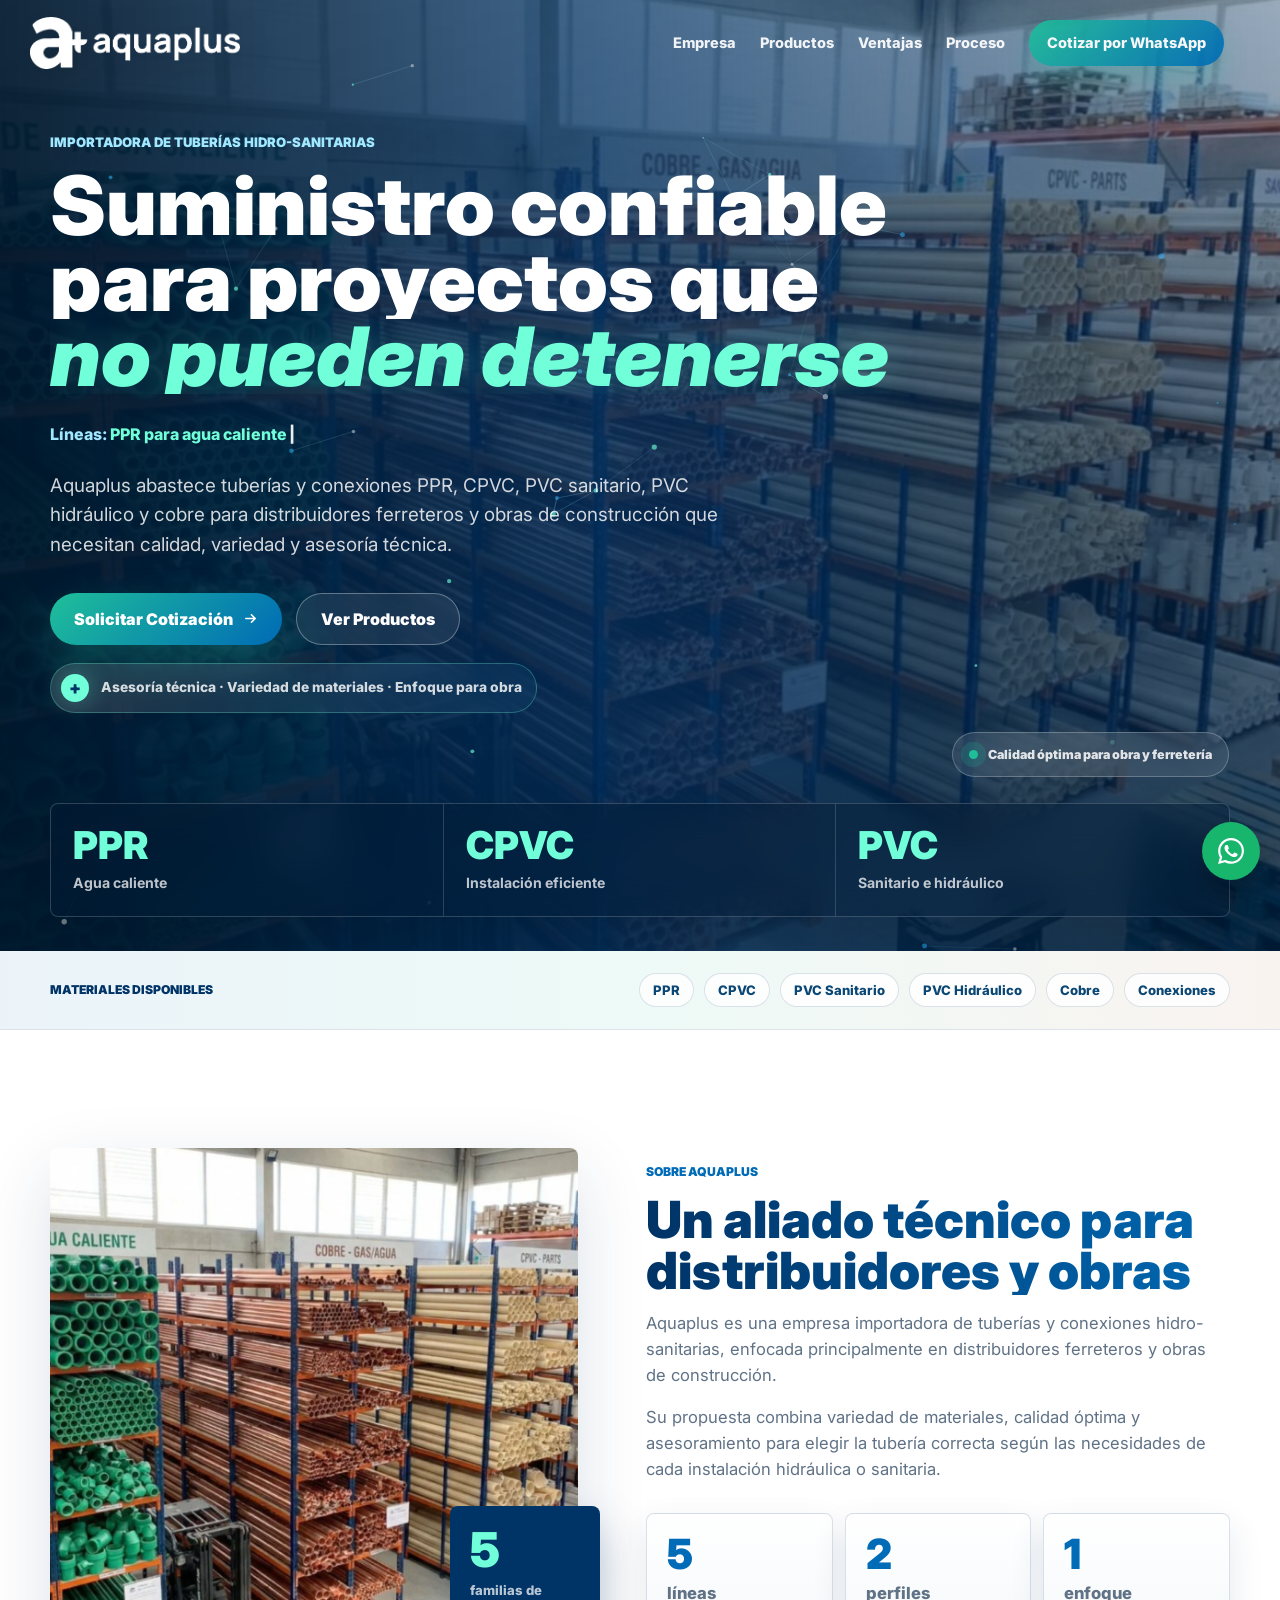
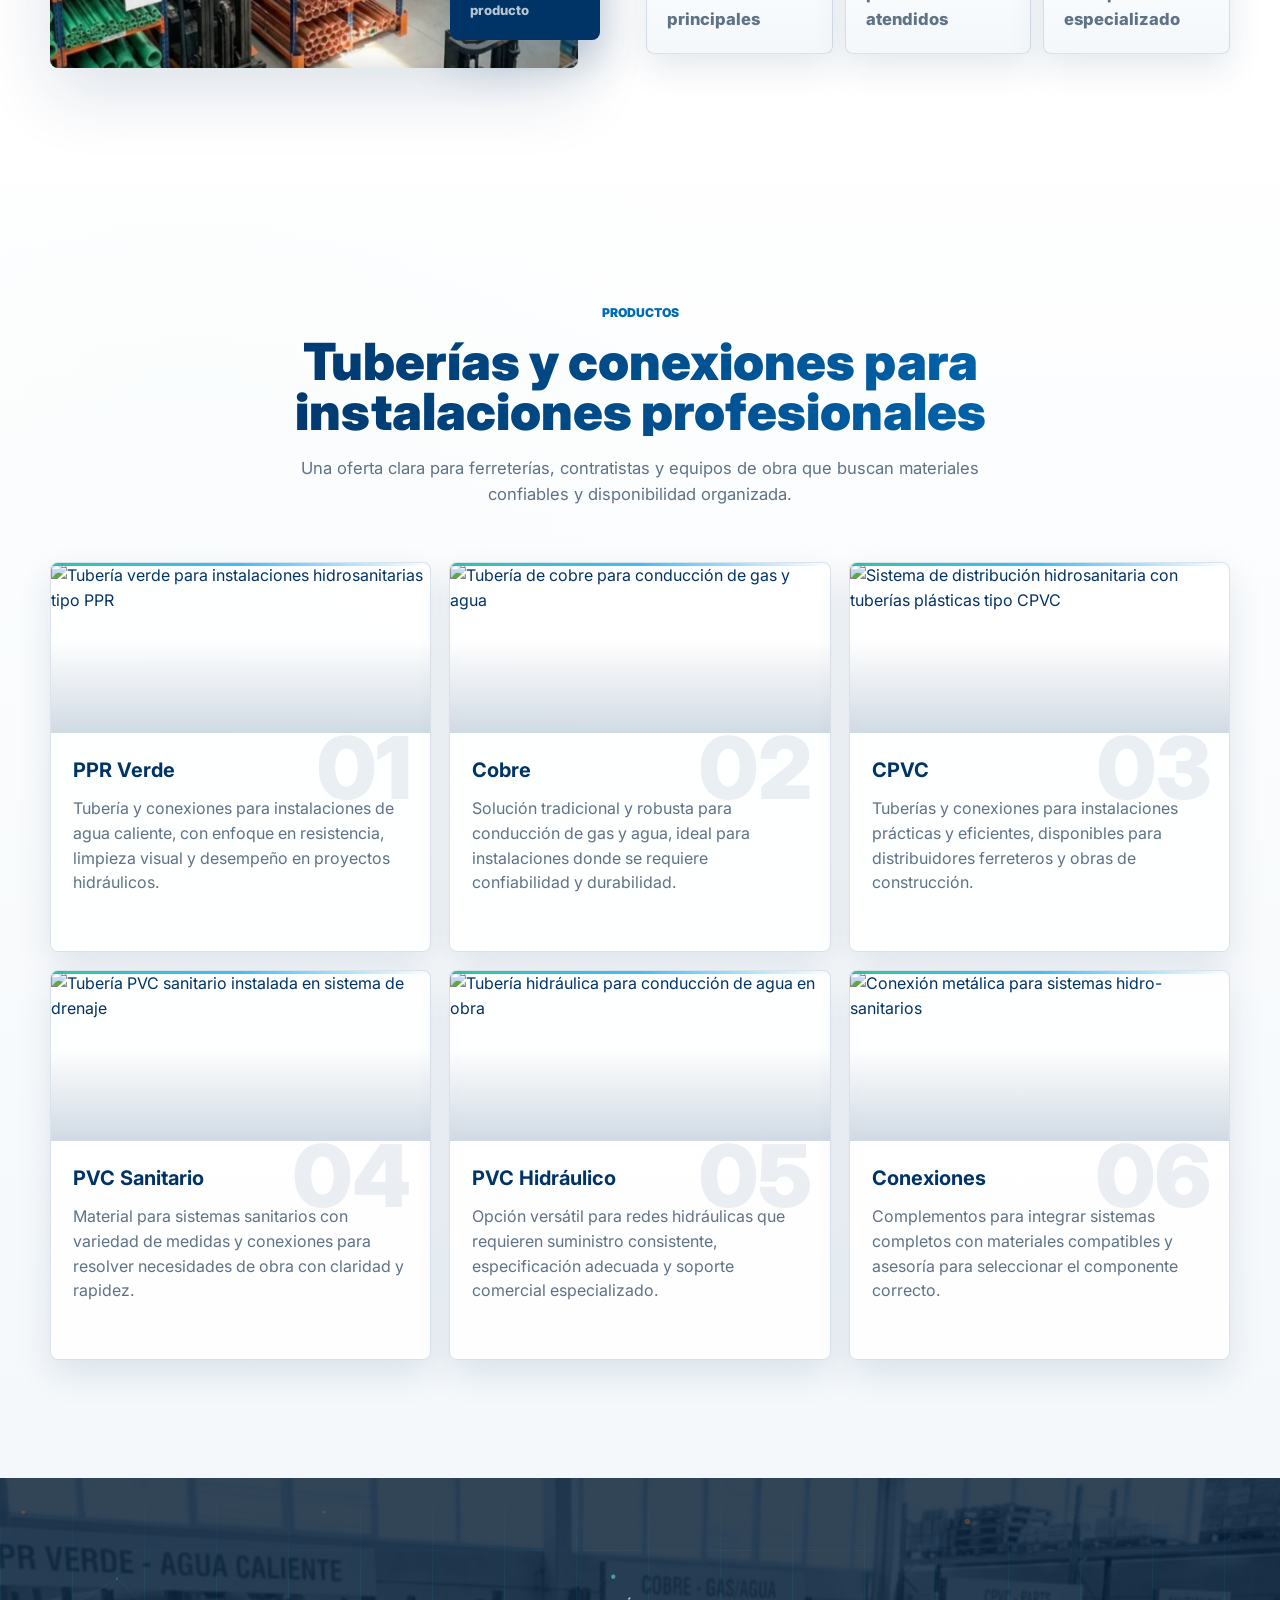
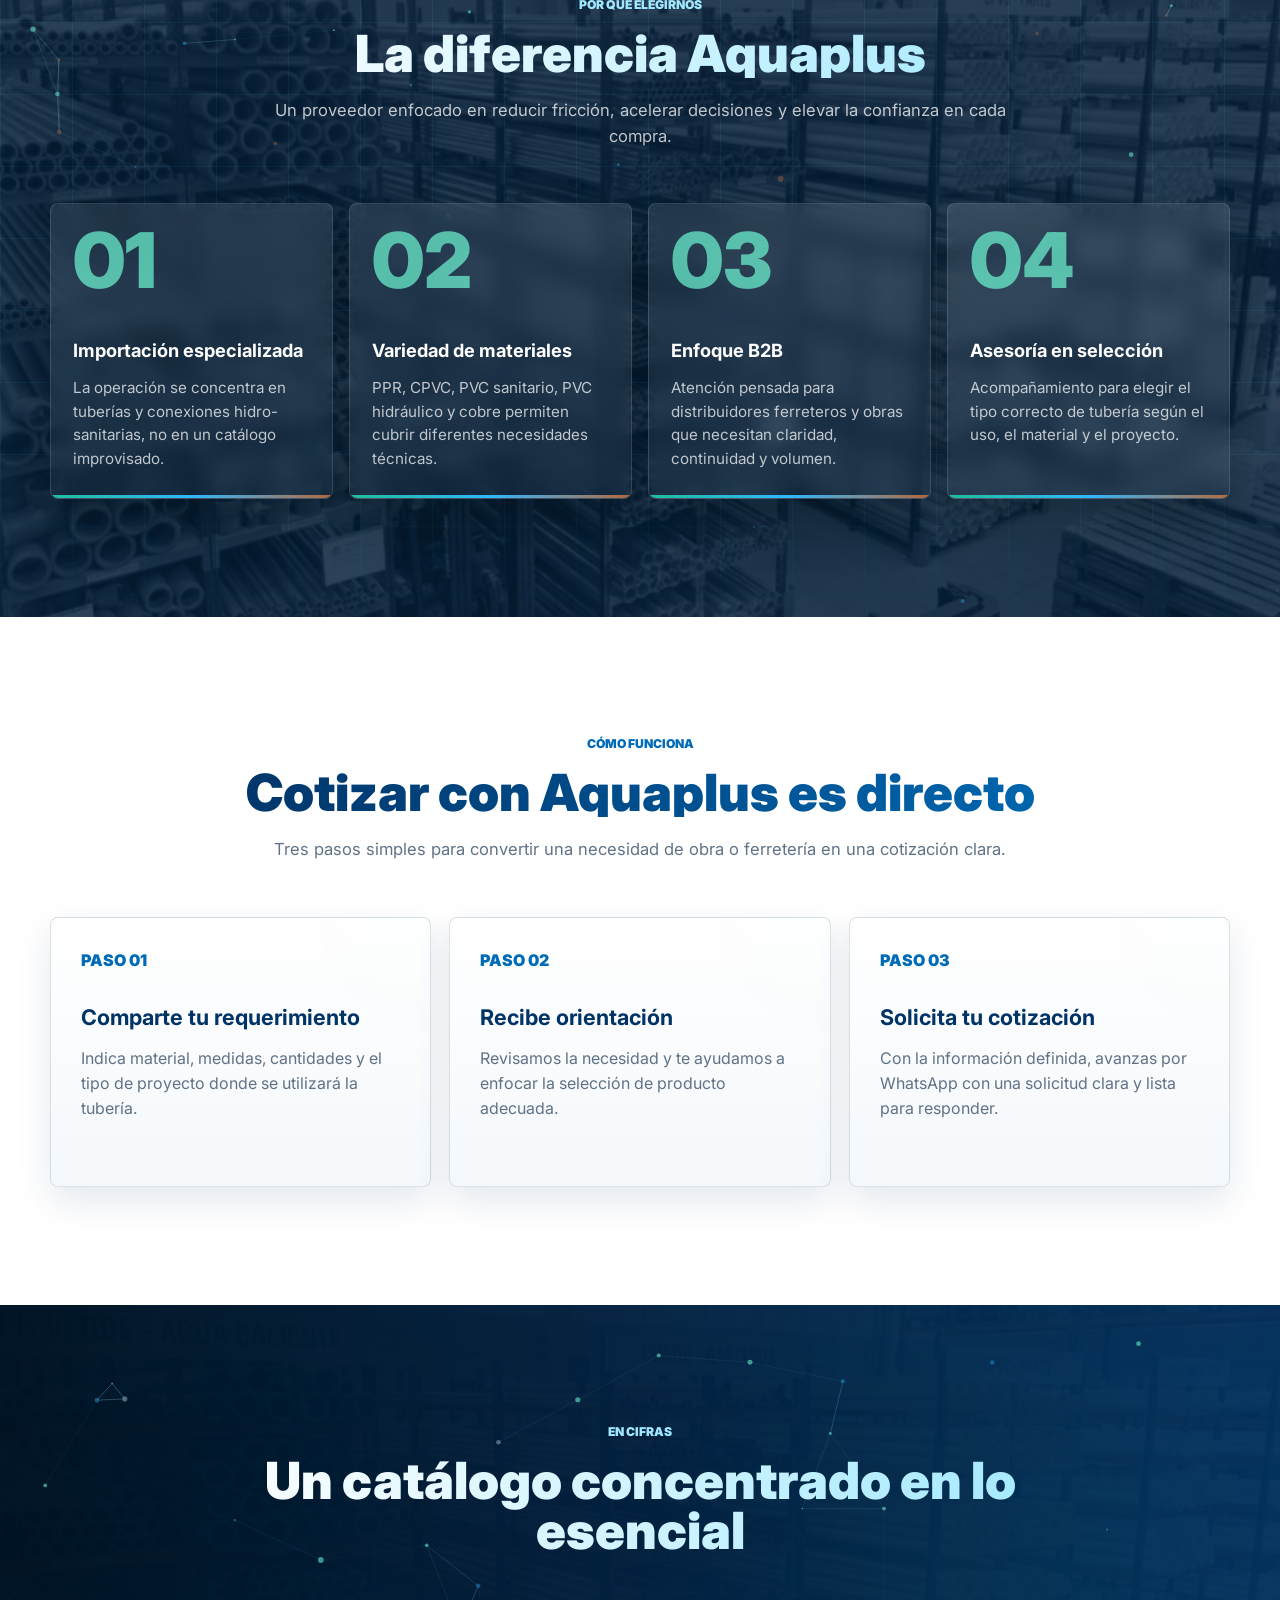
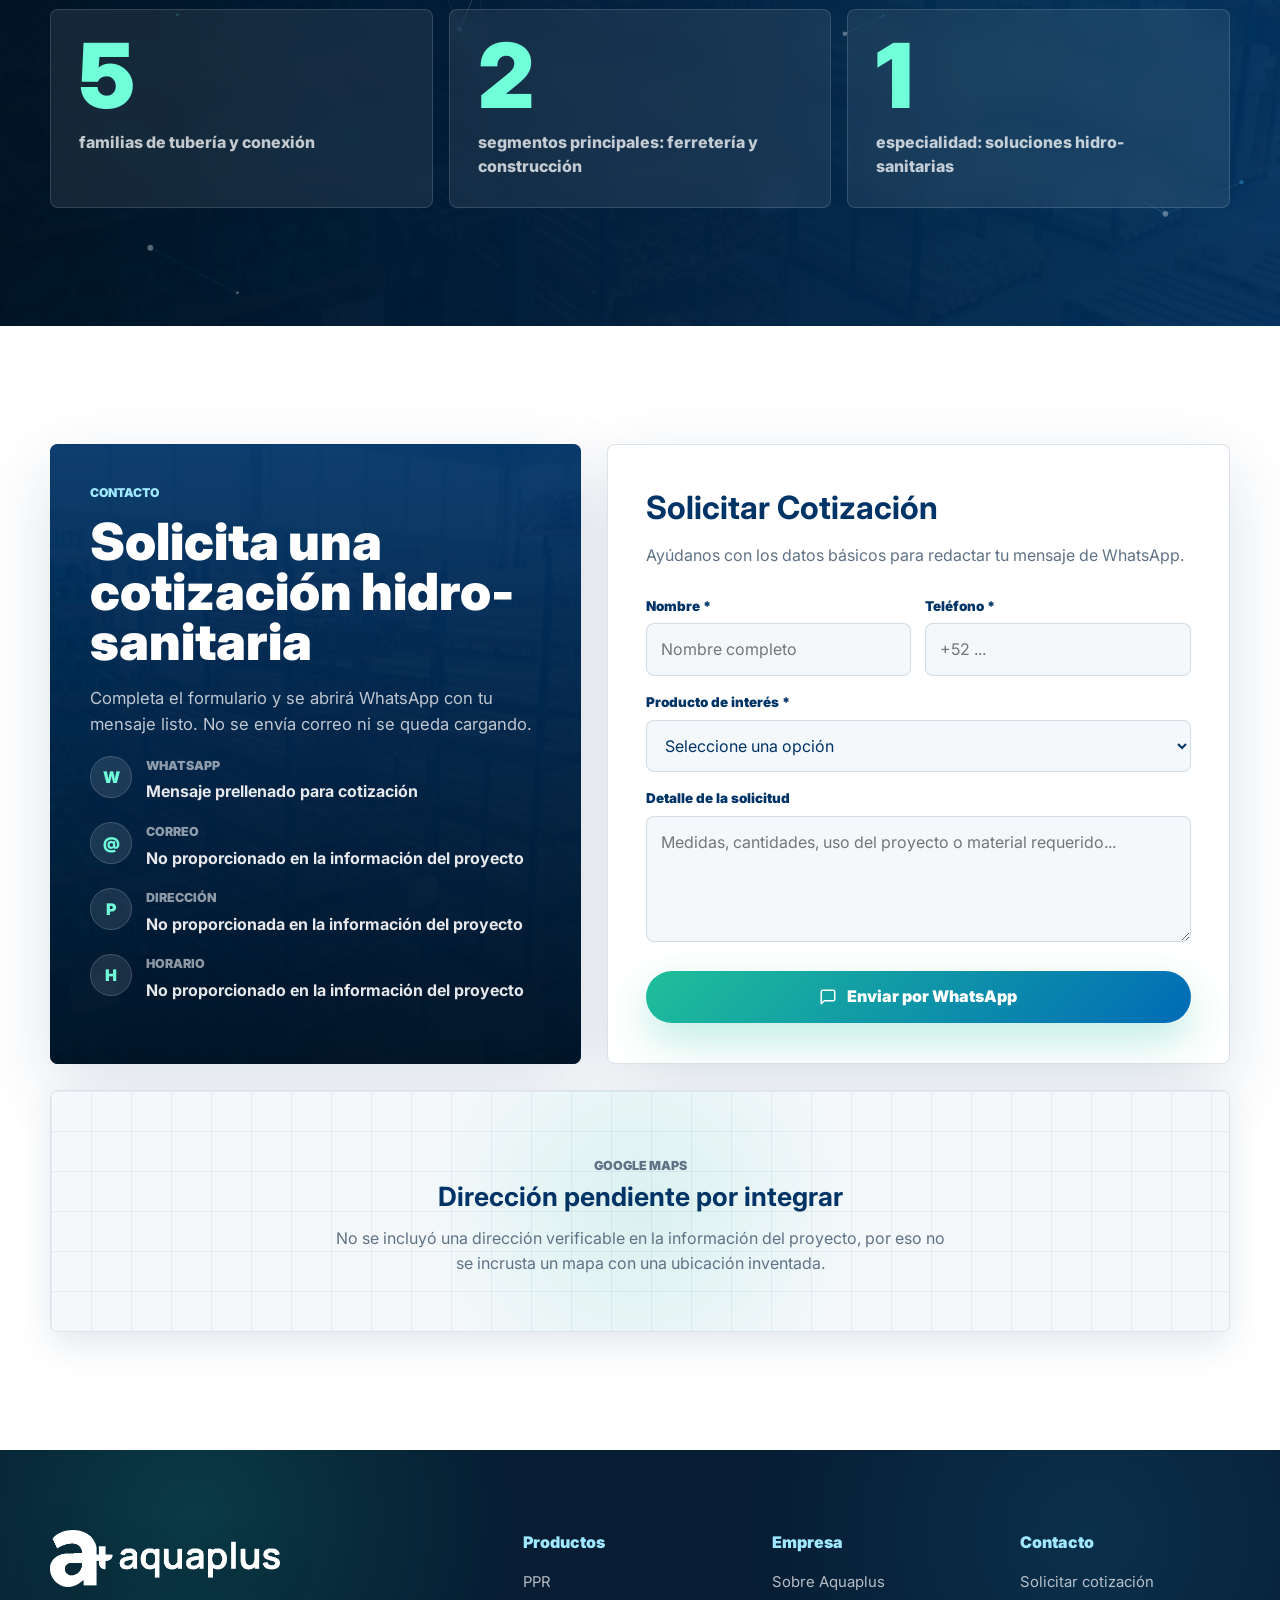
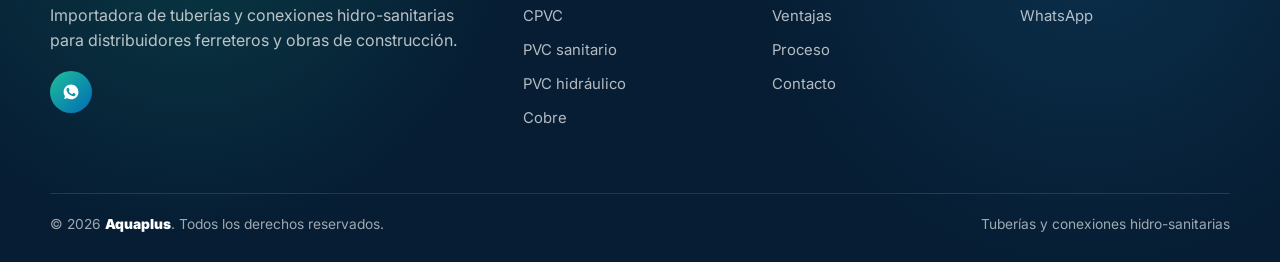
==== index.html @ 5d9909c3 "cambio" ====
<!DOCTYPE html>
<html lang="es">
<head>
  <meta charset="UTF-8">
  <meta name="viewport" content="width=device-width, initial-scale=1.0">
  <title>Aquaplus | Importadora de Tuberías Hidro-Sanitarias</title>
  <meta name="description" content="Aquaplus importa tuberías y conexiones hidro-sanitarias PPR, CPVC, PVC sanitario, PVC hidráulico y cobre para distribuidores ferreteros y obras de construcción.">
  <meta name="keywords" content="Aquaplus, tuberías hidro-sanitarias, PPR, CPVC, PVC sanitario, PVC hidráulico, cobre, conexiones hidráulicas, distribuidores ferreteros, obras de construcción">
  <meta property="og:title" content="Aquaplus | Soluciones hidro-sanitarias para ferreterías y construcción">
  <meta property="og:description" content="Tuberías y conexiones PPR, CPVC, PVC sanitario, PVC hidráulico y cobre con enfoque profesional para distribuidores ferreteros y obra.">
  <meta property="og:type" content="website">
  <meta property="og:image" content="assets/aquaplus-inventario.jpeg">
  <link rel="icon" type="image/png" href="assets/aquaplus-mark.png">
  <link rel="preconnect" href="https://fonts.googleapis.com">
  <link rel="preconnect" href="https://fonts.gstatic.com" crossorigin>
  <link href="https://fonts.googleapis.com/css2?family=Inter:wght@400;500;600;700;800;900&display=swap" rel="stylesheet">
  <link rel="stylesheet" href="styles.css">
</head>
<body>

<!-- LOADER -->
<div id="loader" aria-hidden="true">
  <div class="ld-logo">
    <img src="assets/aquaplus-logo-horizontal.png" alt="" class="ld-logo-img">
    <div class="ld-ring"></div>
  </div>
  <div class="ld-brand">
    <p class="ld-name">Aqua<span>plus</span></p>
    <p class="ld-tag">Soluciones hidro-sanitarias</p>
  </div>
  <div class="ld-progress">
    <div class="ld-track"><div class="ld-fill"></div></div>
    <p class="ld-note">Cargando...</p>
  </div>
</div>

<!-- NAV -->
<nav id="nav" role="navigation" aria-label="Menú principal">
  <div class="nav-wrap">
    <a href="#hero" class="logo" aria-label="Aquaplus">
      <img src="assets/aquaplus-logo-horizontal.png" alt="Aquaplus" class="logo-img">
    </a>
    <ul class="nav-links" role="list">
      <li><a href="#about">Empresa</a></li>
      <li><a href="#services">Productos</a></li>
      <li><a href="#why">Ventajas</a></li>
      <li><a href="#process">Proceso</a></li>
      <li><a href="#contact" class="nav-cta">Cotizar por WhatsApp</a></li>
    </ul>
    <button class="hamburger" id="ham" aria-label="Abrir menú" aria-expanded="false">
      <span></span><span></span><span></span>
    </button>
  </div>
</nav>

<div id="mob" class="mob-menu" role="navigation" aria-label="Menú móvil">
  <a href="#about">Empresa</a>
  <a href="#services">Productos</a>
  <a href="#why">Ventajas</a>
  <a href="#process">Proceso</a>
  <a href="#contact">Cotizar por WhatsApp</a>
</div>

<main>

<!-- HERO -->
<section id="hero" aria-label="Encabezado principal">
  <div class="hero-bg fixed-bg" aria-hidden="true"></div>
  <div class="hero-ov" aria-hidden="true"></div>
  <canvas id="pcanvas" class="particle-canvas" aria-hidden="true"></canvas>

  <div class="hero-body">
    <div class="wrap">
      <p class="hero-eyebrow rev">Importadora de tuberías hidro-sanitarias</p>
      <h1 class="hero-h1 rev d1">
        <span class="h1-line"><span class="h1-inner">Suministro confiable</span></span>
        <span class="h1-line"><span class="h1-inner">para proyectos que</span></span>
        <span class="h1-line h1-accent"><span class="h1-inner">no pueden detenerse</span></span>
      </h1>
      <p class="hero-typewriter rev d2" aria-label="Materiales disponibles">
        <span class="tw-label">Líneas:</span>
        <span class="tw-text" id="twText"></span><span class="tw-cursor" aria-hidden="true">|</span>
      </p>
      <p class="hero-p rev d3">
        Aquaplus abastece tuberías y conexiones PPR, CPVC, PVC sanitario, PVC hidráulico y cobre para distribuidores ferreteros y obras de construcción que necesitan calidad, variedad y asesoría técnica.
      </p>
      <div class="hero-btns rev d4">
        <a href="https://wa.me/?text=Hola%2C%20quiero%20solicitar%20una%20cotizaci%C3%B3n%20de%20tuber%C3%ADas%20y%20conexiones%20Aquaplus." target="_blank" rel="noopener noreferrer" class="btn-primary">
          Solicitar Cotización
          <svg width="15" height="15" viewBox="0 0 16 16" fill="none" aria-hidden="true">
            <path d="M3 8h10M9 4l4 4-4 4" stroke="currentColor" stroke-width="1.75" stroke-linecap="round" stroke-linejoin="round"/>
          </svg>
        </a>
        <a href="#services" class="btn-secondary">Ver Productos</a>
      </div>
      <div class="plus-signal rev d4" aria-label="Ventaja Aquaplus">
        <span class="plus-mark">+</span>
        <span>Asesoría técnica · Variedad de materiales · Enfoque para obra</span>
      </div>
    </div>
  </div>

  <div class="hero-stats" aria-label="Datos clave">
    <div class="wrap">
      <div class="stats-row">
        <div class="stat-col">
          <span class="stat-val">PPR</span>
          <span class="stat-lbl">Agua caliente</span>
        </div>
        <div class="stat-col">
          <span class="stat-val">CPVC</span>
          <span class="stat-lbl">Instalación eficiente</span>
        </div>
        <div class="stat-col">
          <span class="stat-val">PVC</span>
          <span class="stat-lbl">Sanitario e hidráulico</span>
        </div>
      </div>
    </div>
  </div>

  <div class="hero-badge" aria-hidden="true">
    <span class="hb-dot"></span>
    <span class="hb-text">Calidad óptima para obra y ferretería</span>
  </div>
</section>

<!-- TRUST BAR -->
<section id="trust" aria-label="Materiales que manejamos">
  <div class="trust-bg" aria-hidden="true"></div>
  <div class="wrap">
    <div class="trust-row rev">
      <p class="trust-label">Materiales disponibles</p>
      <div class="trust-chips">
        <span class="trust-chip">PPR</span>
        <span class="trust-chip">CPVC</span>
        <span class="trust-chip">PVC Sanitario</span>
        <span class="trust-chip">PVC Hidráulico</span>
        <span class="trust-chip">Cobre</span>
        <span class="trust-chip">Conexiones</span>
      </div>
    </div>
  </div>
</section>

<!-- ABOUT -->
<section id="about" class="section bg-white">
  <div class="wrap">
    <div class="about-grid">
      <div class="about-img-wrap rev from-l">
        <div class="about-img-main">
          <img src="assets/aquaplus-inventario.jpeg" alt="Inventario real de tuberías PPR, cobre, CPVC y PVC de Aquaplus" loading="lazy">
        </div>
        <div class="about-accent">
          <p class="a-num">5</p>
          <p class="a-lbl">familias de producto</p>
        </div>
      </div>
      <div class="about-text rev">
        <p class="eyebrow">Sobre Aquaplus</p>
        <h2 class="heading heading--shine">Un aliado técnico para distribuidores y obras</h2>
        <p>Aquaplus es una empresa importadora de tuberías y conexiones hidro-sanitarias, enfocada principalmente en distribuidores ferreteros y obras de construcción.</p>
        <p>Su propuesta combina variedad de materiales, calidad óptima y asesoramiento para elegir la tubería correcta según las necesidades de cada instalación hidráulica o sanitaria.</p>
        <div class="about-stats">
          <div class="a-stat">
            <p class="a-stat-n" data-count="5" data-prefix="" data-suffix=""></p>
            <p class="a-stat-l">líneas principales</p>
          </div>
          <div class="a-stat">
            <p class="a-stat-n" data-count="2" data-prefix="" data-suffix=""></p>
            <p class="a-stat-l">perfiles atendidos</p>
          </div>
          <div class="a-stat">
            <p class="a-stat-n" data-count="1" data-prefix="" data-suffix=""></p>
            <p class="a-stat-l">enfoque especializado</p>
          </div>
        </div>
      </div>
    </div>
  </div>
</section>

<!-- SERVICES -->
<section id="services" class="section bg-off">
  <div class="wrap">
    <div class="section-head section-head--center rev">
      <p class="eyebrow">Productos</p>
      <h2 class="heading heading--shine">Tuberías y conexiones para instalaciones profesionales</h2>
      <p class="sub">Una oferta clara para ferreterías, contratistas y equipos de obra que buscan materiales confiables y disponibilidad organizada.</p>
    </div>
    <div class="svc-grid product-grid">
      <article class="svc-card product-card rev d1">
        <div class="product-photo ppr"><img src="https://images.pexels.com/photos/19895875/pexels-photo-19895875.jpeg?auto=compress&cs=tinysrgb&w=1200&h=800&fit=crop" alt="Tubería verde para instalaciones hidrosanitarias tipo PPR" loading="lazy"></div>
        <span class="svc-num" aria-hidden="true">01</span>
        <h3>PPR Verde</h3>
        <p>Tubería y conexiones para instalaciones de agua caliente, con enfoque en resistencia, limpieza visual y desempeño en proyectos hidráulicos.</p>
      </article>
      <article class="svc-card product-card rev d2">
        <div class="product-photo copper"><img src="https://images.pexels.com/photos/3721272/pexels-photo-3721272.jpeg?auto=compress&cs=tinysrgb&w=1200&h=800&fit=crop" alt="Tubería de cobre para conducción de gas y agua" loading="lazy"></div>
        <span class="svc-num" aria-hidden="true">02</span>
        <h3>Cobre</h3>
        <p>Solución tradicional y robusta para conducción de gas y agua, ideal para instalaciones donde se requiere confiabilidad y durabilidad.</p>
      </article>
      <article class="svc-card product-card rev d3">
        <div class="product-photo cpvc"><img src="https://images.pexels.com/photos/7937299/pexels-photo-7937299.jpeg?auto=compress&cs=tinysrgb&w=1200&h=800&fit=crop" alt="Sistema de distribución hidrosanitaria con tuberías plásticas tipo CPVC" loading="lazy"></div>
        <span class="svc-num" aria-hidden="true">03</span>
        <h3>CPVC</h3>
        <p>Tuberías y conexiones para instalaciones prácticas y eficientes, disponibles para distribuidores ferreteros y obras de construcción.</p>
      </article>
      <article class="svc-card product-card rev d4">
        <div class="product-photo sanitary"><img src="https://images.pexels.com/photos/12142829/pexels-photo-12142829.jpeg?auto=compress&cs=tinysrgb&w=1200&h=800&fit=crop" alt="Tubería PVC sanitario instalada en sistema de drenaje" loading="lazy"></div>
        <span class="svc-num" aria-hidden="true">04</span>
        <h3>PVC Sanitario</h3>
        <p>Material para sistemas sanitarios con variedad de medidas y conexiones para resolver necesidades de obra con claridad y rapidez.</p>
      </article>
      <article class="svc-card product-card rev d5">
        <div class="product-photo hydraulic"><img src="https://images.pexels.com/photos/30147821/pexels-photo-30147821.jpeg?auto=compress&cs=tinysrgb&w=1200&h=800&fit=crop" alt="Tubería hidráulica para conducción de agua en obra" loading="lazy"></div>
        <span class="svc-num" aria-hidden="true">05</span>
        <h3>PVC Hidráulico</h3>
        <p>Opción versátil para redes hidráulicas que requieren suministro consistente, especificación adecuada y soporte comercial especializado.</p>
      </article>
      <article class="svc-card product-card rev d6">
        <div class="product-photo fittings"><img src="https://images.pexels.com/photos/28178448/pexels-photo-28178448.jpeg?auto=compress&cs=tinysrgb&w=1200&h=800&fit=crop" alt="Conexión metálica para sistemas hidro-sanitarios" loading="lazy"></div>
        <span class="svc-num" aria-hidden="true">06</span>
        <h3>Conexiones</h3>
        <p>Complementos para integrar sistemas completos con materiales compatibles y asesoría para seleccionar el componente correcto.</p>
      </article>
    </div>
  </div>
</section>

<!-- WHY -->
<section id="why" class="section bg-navy">
  <div class="why-bg fixed-bg" aria-hidden="true"></div>
  <canvas id="pcanvasWhy" class="particle-canvas" aria-hidden="true"></canvas>
  <div class="wrap">
    <div class="section-head section-head--center rev">
      <p class="eyebrow eyebrow--white">Por qué elegirnos</p>
      <h2 class="heading heading--white heading--shine-dark">La diferencia Aquaplus</h2>
      <p class="sub sub--white">Un proveedor enfocado en reducir fricción, acelerar decisiones y elevar la confianza en cada compra.</p>
    </div>
    <div class="benefit-grid">
      <article class="benefit-card rev d1">
        <span class="benefit-num">01</span>
        <h3>Importación especializada</h3>
        <p>La operación se concentra en tuberías y conexiones hidro-sanitarias, no en un catálogo improvisado.</p>
      </article>
      <article class="benefit-card rev d2">
        <span class="benefit-num">02</span>
        <h3>Variedad de materiales</h3>
        <p>PPR, CPVC, PVC sanitario, PVC hidráulico y cobre permiten cubrir diferentes necesidades técnicas.</p>
      </article>
      <article class="benefit-card rev d3">
        <span class="benefit-num">03</span>
        <h3>Enfoque B2B</h3>
        <p>Atención pensada para distribuidores ferreteros y obras que necesitan claridad, continuidad y volumen.</p>
      </article>
      <article class="benefit-card rev d4">
        <span class="benefit-num">04</span>
        <h3>Asesoría en selección</h3>
        <p>Acompañamiento para elegir el tipo correcto de tubería según el uso, el material y el proyecto.</p>
      </article>
    </div>
  </div>
</section>

<!-- PROCESS -->
<section id="process" class="section bg-white">
  <div class="wrap">
    <div class="section-head section-head--center rev">
      <p class="eyebrow">Cómo funciona</p>
      <h2 class="heading heading--shine">Cotizar con Aquaplus es directo</h2>
      <p class="sub">Tres pasos simples para convertir una necesidad de obra o ferretería en una cotización clara.</p>
    </div>
    <div class="process-grid">
      <article class="process-item rev d1">
        <p class="step-kicker">Paso 01</p>
        <h3>Comparte tu requerimiento</h3>
        <p>Indica material, medidas, cantidades y el tipo de proyecto donde se utilizará la tubería.</p>
      </article>
      <article class="process-item rev d2">
        <p class="step-kicker">Paso 02</p>
        <h3>Recibe orientación</h3>
        <p>Revisamos la necesidad y te ayudamos a enfocar la selección de producto adecuada.</p>
      </article>
      <article class="process-item rev d3">
        <p class="step-kicker">Paso 03</p>
        <h3>Solicita tu cotización</h3>
        <p>Con la información definida, avanzas por WhatsApp con una solicitud clara y lista para responder.</p>
      </article>
    </div>
  </div>
</section>

<!-- NUMBERS -->
<section id="numbers">
  <div class="numbers-bg fixed-bg" aria-hidden="true"></div>
  <div class="numbers-ov" aria-hidden="true"></div>
  <canvas id="pcanvasNumbers" class="particle-canvas" aria-hidden="true"></canvas>
  <div class="wrap">
    <div class="section-head section-head--center rev">
      <p class="eyebrow eyebrow--white">En cifras</p>
      <h2 class="heading heading--white heading--shine-dark">Un catálogo concentrado en lo esencial</h2>
    </div>
    <div class="numbers-grid">
      <div class="number-item rev d1">
        <p class="num-v" data-count="5" data-prefix="" data-suffix="">0</p>
        <p class="num-l">familias de tubería y conexión</p>
      </div>
      <div class="number-item rev d2">
        <p class="num-v" data-count="2" data-prefix="" data-suffix="">0</p>
        <p class="num-l">segmentos principales: ferretería y construcción</p>
      </div>
      <div class="number-item rev d3">
        <p class="num-v" data-count="1" data-prefix="" data-suffix="">0</p>
        <p class="num-l">especialidad: soluciones hidro-sanitarias</p>
      </div>
    </div>
  </div>
</section>

<!-- CONTACT -->
<section id="contact" class="section bg-white">
  <div class="wrap">
    <div class="contact-grid">
      <div class="contact-info rev from-l">
        <div class="contact-info-bg fixed-bg" aria-hidden="true"></div>
        <div class="contact-info-content">
          <p class="eyebrow eyebrow--white">Contacto</p>
          <h2 class="heading heading--white">Solicita una cotización hidro-sanitaria</h2>
          <p class="sub sub--white">Completa el formulario y se abrirá WhatsApp con tu mensaje listo. No se envía correo ni se queda cargando.</p>
          <div class="c-item">
            <div class="c-icon" aria-hidden="true">W</div>
            <div>
              <p class="c-label">WhatsApp</p>
              <p class="c-value">Mensaje prellenado para cotización</p>
            </div>
          </div>
          <div class="c-item">
            <div class="c-icon" aria-hidden="true">@</div>
            <div>
              <p class="c-label">Correo</p>
              <p class="c-value">No proporcionado en la información del proyecto</p>
            </div>
          </div>
          <div class="c-item">
            <div class="c-icon" aria-hidden="true">P</div>
            <div>
              <p class="c-label">Dirección</p>
              <p class="c-value">No proporcionada en la información del proyecto</p>
            </div>
          </div>
          <div class="c-item">
            <div class="c-icon" aria-hidden="true">H</div>
            <div>
              <p class="c-label">Horario</p>
              <p class="c-value">No proporcionado en la información del proyecto</p>
            </div>
          </div>
        </div>
      </div>

      <div class="rev">
        <div class="form-wrap">
          <h3>Solicitar Cotización</h3>
          <p class="form-sub">Ayúdanos con los datos básicos para redactar tu mensaje de WhatsApp.</p>
          <form id="cForm" novalidate>
            <div class="frow">
              <div class="fg">
                <label class="fl" for="fn">Nombre *</label>
                <input class="fi" type="text" id="fn" name="nombre" placeholder="Nombre completo" required autocomplete="name">
              </div>
              <div class="fg">
                <label class="fl" for="ft">Teléfono *</label>
                <input class="fi" type="tel" id="ft" name="telefono" placeholder="+52 ..." required autocomplete="tel">
              </div>
            </div>
            <div class="fg">
              <label class="fl" for="fs">Producto de interés *</label>
              <select class="fi" id="fs" name="producto" required>
                <option value="">Seleccione una opción</option>
                <option value="PPR">PPR</option>
                <option value="CPVC">CPVC</option>
                <option value="PVC sanitario">PVC sanitario</option>
                <option value="PVC hidráulico">PVC hidráulico</option>
                <option value="Cobre">Cobre</option>
                <option value="Conexiones">Conexiones</option>
              </select>
            </div>
            <div class="fg">
              <label class="fl" for="fm">Detalle de la solicitud</label>
              <textarea class="fi" id="fm" name="mensaje" rows="3" placeholder="Medidas, cantidades, uso del proyecto o material requerido..."></textarea>
            </div>
            <button type="submit" class="btn-submit">
              <svg width="18" height="18" viewBox="0 0 24 24" fill="none" stroke="currentColor" stroke-width="2" stroke-linecap="round" stroke-linejoin="round" aria-hidden="true">
                <path d="M21 15a2 2 0 0 1-2 2H7l-4 4V5a2 2 0 0 1 2-2h14a2 2 0 0 1 2 2z"/>
              </svg>
              Enviar por WhatsApp
            </button>
          </form>
        </div>
      </div>
    </div>

    <div class="map-card rev" aria-label="Mapa">
      <div class="map-placeholder">
        <p class="map-kicker">Google Maps</p>
        <h3>Dirección pendiente por integrar</h3>
        <p>No se incluyó una dirección verificable en la información del proyecto, por eso no se incrusta un mapa con una ubicación inventada.</p>
      </div>
    </div>
  </div>
</section>

</main>

<!-- FOOTER -->
<footer>
  <div class="foot-bg" aria-hidden="true"></div>
  <div class="wrap">
    <div class="foot-grid">
      <div>
        <div class="foot-logo">
          <img src="assets/aquaplus-logo-horizontal.png" alt="Aquaplus" class="foot-logo-img">
        </div>
        <p class="foot-desc">Importadora de tuberías y conexiones hidro-sanitarias para distribuidores ferreteros y obras de construcción.</p>
        <div class="foot-social">
          <a href="https://wa.me/?text=Hola%2C%20quiero%20solicitar%20una%20cotizaci%C3%B3n%20Aquaplus." target="_blank" rel="noopener noreferrer" aria-label="Contactar a Aquaplus por WhatsApp" class="foot-social-btn">
            <svg width="18" height="18" viewBox="0 0 24 24" fill="currentColor" aria-hidden="true"><path d="M17.472 14.382c-.297-.149-1.758-.867-2.03-.967-.273-.099-.471-.148-.67.15-.197.297-.767.966-.94 1.164-.173.199-.347.223-.644.075-.297-.15-1.255-.463-2.39-1.475-.883-.788-1.48-1.761-1.653-2.059-.173-.297-.018-.458.13-.606.134-.133.298-.347.446-.52.149-.174.198-.298.298-.497.099-.198.05-.371-.025-.52-.075-.149-.669-1.612-.916-2.207-.242-.579-.487-.5-.669-.51-.173-.008-.371-.01-.57-.01-.198 0-.52.074-.792.372-.272.297-1.04 1.016-1.04 2.479 0 1.462 1.065 2.875 1.213 3.074.149.198 2.096 3.2 5.077 4.487.709.306 1.262.489 1.694.625.712.227 1.36.195 1.871.118.571-.085 1.758-.719 2.006-1.413.248-.694.248-1.289.173-1.413-.074-.124-.272-.198-.57-.347m-5.421 7.403h-.004a9.87 9.87 0 01-5.031-1.378l-.361-.214-3.741.982.998-3.648-.235-.374a9.86 9.86 0 01-1.51-5.26c.001-5.45 4.436-9.884 9.888-9.884 2.64 0 5.122 1.03 6.988 2.898a9.825 9.825 0 012.893 6.994c-.003 5.45-4.437 9.884-9.885 9.884"/></svg>
          </a>
        </div>
      </div>
      <div>
        <p class="foot-col-title">Productos</p>
        <ul class="foot-links">
          <li><a href="#services">PPR</a></li>
          <li><a href="#services">CPVC</a></li>
          <li><a href="#services">PVC sanitario</a></li>
          <li><a href="#services">PVC hidráulico</a></li>
          <li><a href="#services">Cobre</a></li>
        </ul>
      </div>
      <div>
        <p class="foot-col-title">Empresa</p>
        <ul class="foot-links">
          <li><a href="#about">Sobre Aquaplus</a></li>
          <li><a href="#why">Ventajas</a></li>
          <li><a href="#process">Proceso</a></li>
          <li><a href="#contact">Contacto</a></li>
        </ul>
      </div>
      <div>
        <p class="foot-col-title">Contacto</p>
        <ul class="foot-links">
          <li><a href="#contact">Solicitar cotización</a></li>
          <li><a href="https://wa.me/?text=Hola%2C%20quiero%20informaci%C3%B3n%20sobre%20Aquaplus." target="_blank" rel="noopener noreferrer">WhatsApp</a></li>
        </ul>
      </div>
    </div>
    <div class="foot-bottom">
      <p>© 2026 <span>Aquaplus</span>. Todos los derechos reservados.</p>
      <p>Tuberías y conexiones hidro-sanitarias</p>
    </div>
  </div>
</footer>

<!-- FLOATING ACTION BUTTONS -->
<div class="fab-stack">
  <div class="fab-item">
    <span class="fab-tip">Cotizar por WhatsApp</span>
    <a href="https://wa.me/?text=Hola%2C%20quiero%20solicitar%20una%20cotizaci%C3%B3n%20de%20tuber%C3%ADas%20y%20conexiones%20Aquaplus." target="_blank" rel="noopener noreferrer" class="fab-btn wa-btn" aria-label="Contactar a Aquaplus por WhatsApp">
      <svg viewBox="0 0 24 24" width="26" height="26" aria-hidden="true">
        <path fill="#fff" d="M17.472 14.382c-.297-.149-1.758-.867-2.03-.967-.273-.099-.471-.148-.67.15-.197.297-.767.966-.94 1.164-.173.199-.347.223-.644.075-.297-.15-1.255-.463-2.39-1.475-.883-.788-1.48-1.761-1.653-2.059-.173-.297-.018-.458.13-.606.134-.133.298-.347.446-.52.149-.174.198-.298.298-.497.099-.198.05-.371-.025-.52-.075-.149-.669-1.612-.916-2.207-.242-.579-.487-.5-.669-.51-.173-.008-.371-.01-.57-.01-.198 0-.52.074-.792.372-.272.297-1.04 1.016-1.04 2.479 0 1.462 1.065 2.875 1.213 3.074.149.198 2.096 3.2 5.077 4.487.709.306 1.262.489 1.694.625.712.227 1.36.195 1.871.118.571-.085 1.758-.719 2.006-1.413.248-.694.248-1.289.173-1.413-.074-.124-.272-.198-.57-.347m-5.421 7.403h-.004a9.87 9.87 0 01-5.031-1.378l-.361-.214-3.741.982.998-3.648-.235-.374a9.86 9.86 0 01-1.51-5.26c.001-5.45 4.436-9.884 9.888-9.884 2.64 0 5.122 1.03 6.988 2.898a9.825 9.825 0 012.893 6.994c-.003 5.45-4.437 9.884-9.885 9.884m8.413-18.297A11.815 11.815 0 0012.05 0C5.495 0 .16 5.335.157 11.892c0 2.096.547 4.142 1.588 5.945L.057 24l6.305-1.654a11.882 11.882 0 005.683 1.448h.005c6.554 0 11.89-5.335 11.893-11.893a11.821 11.821 0 00-3.48-8.413z"/>
      </svg>
    </a>
  </div>
</div>

<script src="script.js"></script>
</body>
</html>
---- styles.css ----
:root {
  --ink: #003366;
  --ink-2: #0a4775;
  --blue: #006bb6;
  --cyan: #2fb7ff;
  --aqua: #1fbf9a;
  --copper: #b96a3c;
  --white: #ffffff;
  --off: #f4f8fb;
  --line: rgba(0, 51, 102, .14);
  --muted: #607286;
  --dark: #061d33;
  --shadow: 0 24px 70px rgba(0, 51, 102, .14);
  --soft-shadow: 0 14px 35px rgba(0, 51, 102, .11);
  --radius: 8px;
  --nav-h: 86px;
}

* {
  box-sizing: border-box;
}

html {
  scroll-behavior: smooth;
}

body {
  margin: 0;
  font-family: "Inter", system-ui, -apple-system, BlinkMacSystemFont, "Segoe UI", sans-serif;
  color: var(--ink);
  background: var(--white);
  line-height: 1.55;
  overflow-x: hidden;
}

body.is-loading {
  overflow: hidden;
}

img {
  display: block;
  max-width: 100%;
}

a {
  color: inherit;
  text-decoration: none;
}

button,
input,
textarea,
select {
  font: inherit;
}

.wrap {
  width: min(1180px, calc(100% - 40px));
  margin: 0 auto;
  position: relative;
  z-index: 2;
}

.section {
  padding: 118px 0;
  position: relative;
  overflow: hidden;
  scroll-margin-top: 92px;
}

.bg-white {
  background: var(--white);
}

.bg-off {
  background:
    linear-gradient(180deg, rgba(255,255,255,.92), rgba(244,248,251,.96)),
    radial-gradient(circle at 15% 18%, rgba(31,191,154,.13), transparent 34%),
    var(--off);
}

.bg-navy {
  background: var(--dark);
  color: var(--white);
}

.eyebrow {
  margin: 0 0 13px;
  color: var(--blue);
  font-size: .76rem;
  font-weight: 900;
  text-transform: uppercase;
  letter-spacing: 0;
}

.eyebrow--white {
  color: #9fe8ff;
}

.heading {
  margin: 0;
  color: var(--ink);
  font-size: clamp(2rem, 4vw, 4rem);
  line-height: .98;
  font-weight: 900;
  max-width: 900px;
}

.heading--white {
  color: var(--white);
}

.heading--shine {
  background: linear-gradient(92deg, var(--ink) 0%, var(--blue) 44%, var(--aqua) 72%, var(--ink) 100%);
  background-size: 240% auto;
  color: transparent;
  background-clip: text;
  -webkit-background-clip: text;
  animation: shineText 7s linear infinite;
}

.heading--shine-dark {
  background: linear-gradient(92deg, var(--white) 0%, #9fe8ff 42%, #58ffcf 70%, var(--white) 100%);
  background-size: 240% auto;
  color: transparent;
  background-clip: text;
  -webkit-background-clip: text;
  animation: shineText 7s linear infinite;
}

.sub {
  margin: 20px auto 0;
  max-width: 760px;
  color: var(--muted);
  font-size: 1.04rem;
}

.sub--white {
  color: rgba(255,255,255,.74);
}

.section-head--center {
  text-align: center;
  margin-bottom: 54px;
}

.section-head--center .heading {
  margin-inline: auto;
}

#loader {
  position: fixed;
  inset: 0;
  z-index: 9999;
  display: grid;
  place-items: center;
  gap: 28px;
  align-content: center;
  background:
    radial-gradient(circle at 50% 42%, rgba(47,183,255,.24), transparent 26%),
    linear-gradient(135deg, #021b31 0%, #003366 48%, #00162a 100%);
  color: var(--white);
  transition: opacity 1s ease, visibility 1s ease, transform 1s cubic-bezier(.2, .8, .2, 1), filter 1s ease;
}

#loader::before,
#loader::after {
  content: "";
  position: absolute;
  inset: 12%;
  border: 1px solid rgba(159,232,255,.16);
  transform: perspective(900px) rotateX(58deg) scale(1.1);
  animation: loaderGrid 2.4s ease-in-out infinite alternate;
}

#loader::before {
  background:
    linear-gradient(115deg, transparent 0 42%, rgba(112,255,216,.16) 48%, transparent 56%),
    linear-gradient(90deg, rgba(255,255,255,.03), transparent);
  background-size: 230% 100%, 100% 100%;
  animation: loaderGrid 2.4s ease-in-out infinite alternate, loaderSweep 2.15s cubic-bezier(.22, .8, .22, 1) infinite;
}

#loader::after {
  inset: 23%;
  animation-delay: .35s;
}

#loader.loaded {
  opacity: 0;
  visibility: hidden;
  transform: scale(1.045);
  filter: blur(10px);
}

.ld-logo {
  position: relative;
  width: min(360px, 78vw);
  min-height: 118px;
  display: grid;
  place-items: center;
  isolation: isolate;
}

.ld-logo::after {
  content: "";
  position: absolute;
  inset: 18px 0;
  z-index: 2;
  background: linear-gradient(105deg, transparent 18%, rgba(255,255,255,.6) 45%, transparent 70%);
  transform: translateX(-120%) skewX(-16deg);
  mix-blend-mode: screen;
  animation: logoGlint 2.25s ease-in-out infinite;
  pointer-events: none;
}

.ld-logo-img {
  position: relative;
  z-index: 1;
  width: min(330px, 72vw);
  height: auto;
  filter: brightness(0) invert(1) drop-shadow(0 24px 30px rgba(0,0,0,.28));
  animation: logoSettle 1.45s cubic-bezier(.18, .8, .2, 1) both;
}

.ld-ring {
  position: absolute;
  width: 142px;
  height: 142px;
  border: 2px solid rgba(255,255,255,.15);
  border-top-color: var(--aqua);
  border-right-color: var(--cyan);
  border-radius: 50%;
  animation: spin 1.8s cubic-bezier(.5, .08, .25, 1) infinite;
}

.ld-brand {
  text-align: center;
}

.ld-name {
  margin: 0;
  font-size: clamp(1.3rem, 4vw, 2.2rem);
  font-weight: 900;
}

.ld-name span {
  color: #9fe8ff;
}

.ld-tag,
.ld-note {
  margin: 7px 0 0;
  color: rgba(255,255,255,.72);
  font-size: .86rem;
  text-transform: uppercase;
  font-weight: 800;
}

.ld-progress {
  width: min(340px, 72vw);
  text-align: center;
}

.ld-track {
  height: 4px;
  border-radius: 99px;
  background: rgba(255,255,255,.14);
  overflow: hidden;
}

.ld-fill {
  height: 100%;
  width: 52%;
  border-radius: inherit;
  background: linear-gradient(90deg, var(--aqua), var(--cyan), var(--white));
  box-shadow: 0 0 22px rgba(112,255,216,.48);
  animation: loadFill 2.15s cubic-bezier(.22, .8, .22, 1) infinite;
}

nav {
  position: fixed;
  inset: 0 0 auto;
  z-index: 80;
  height: var(--nav-h);
  display: flex;
  align-items: center;
  color: var(--white);
  transition: background .35s ease, box-shadow .35s ease, height .35s ease;
}

nav.scrolled {
  height: 72px;
  background: rgba(255,255,255,.92);
  color: var(--ink);
  box-shadow: 0 14px 45px rgba(0,51,102,.12);
  backdrop-filter: blur(18px);
}

.nav-wrap {
  width: min(1220px, calc(100% - 36px));
  margin: 0 auto;
  display: grid;
  grid-template-columns: auto 1fr auto;
  align-items: center;
  gap: 26px;
}

.logo {
  display: flex;
  align-items: center;
  min-width: 182px;
}

.logo-img {
  width: 210px;
  height: auto;
  filter: drop-shadow(0 8px 18px rgba(0,0,0,.14));
}

nav:not(.scrolled) .logo-img {
  filter: brightness(0) invert(1) drop-shadow(0 8px 18px rgba(0,0,0,.18));
}

.nav-links {
  list-style: none;
  display: flex;
  align-items: center;
  justify-content: flex-end;
  gap: 24px;
  margin: 0;
  padding: 0;
  font-size: .91rem;
  font-weight: 800;
}

.nav-links a {
  opacity: .92;
  transition: opacity .25s ease, color .25s ease, transform .25s ease;
}

.nav-links a:hover {
  color: var(--aqua);
  opacity: 1;
  transform: translateY(-1px);
}

.nav-cta {
  display: inline-flex;
  align-items: center;
  min-height: 46px;
  padding: 0 18px;
  border-radius: 999px;
  color: var(--white) !important;
  background: linear-gradient(135deg, var(--aqua), var(--blue));
  box-shadow: 0 14px 30px rgba(31,191,154,.24);
}

.hamburger {
  display: none;
  width: 46px;
  height: 46px;
  border: 1px solid currentColor;
  border-radius: 50%;
  color: inherit;
  background: transparent;
  padding: 0;
}

.hamburger span {
  display: block;
  width: 20px;
  height: 2px;
  margin: 4px auto;
  background: currentColor;
  transition: transform .25s ease, opacity .25s ease;
}

.hamburger.active span:nth-child(1) {
  transform: translateY(6px) rotate(45deg);
}

.hamburger.active span:nth-child(2) {
  opacity: 0;
}

.hamburger.active span:nth-child(3) {
  transform: translateY(-6px) rotate(-45deg);
}

.mob-menu {
  position: fixed;
  top: 72px;
  left: 18px;
  right: 18px;
  z-index: 79;
  display: none;
  grid-template-columns: 1fr;
  gap: 8px;
  padding: 16px;
  border: 1px solid var(--line);
  border-radius: var(--radius);
  background: rgba(255,255,255,.96);
  color: var(--ink);
  box-shadow: var(--shadow);
  backdrop-filter: blur(18px);
}

.mob-menu.open {
  display: grid;
}

.mob-menu a {
  padding: 13px 12px;
  border-radius: 8px;
  font-weight: 800;
}

.mob-menu a:hover {
  background: var(--off);
}

#hero {
  min-height: 100svh;
  position: relative;
  display: flex;
  flex-direction: column;
  justify-content: flex-end;
  overflow: hidden;
  color: var(--white);
  background: #00162a;
}

.hero-bg,
.why-bg,
.numbers-bg,
.contact-info-bg {
  position: absolute;
  inset: 0;
  background-image: url("assets/aquaplus-inventario.jpeg");
  background-size: cover;
  background-position: center;
  transform: scale(1.08);
  will-change: transform;
}

.fixed-bg {
  background-attachment: fixed;
}

.hero-ov,
.numbers-ov {
  position: absolute;
  inset: 0;
  background:
    linear-gradient(90deg, rgba(0,24,46,.92) 0%, rgba(0,51,102,.72) 47%, rgba(0,51,102,.35) 100%),
    linear-gradient(180deg, rgba(0,0,0,.08), rgba(0,18,35,.72));
}

.particle-canvas {
  position: absolute;
  inset: 0;
  width: 100%;
  height: 100%;
  pointer-events: none;
  opacity: .72;
  z-index: 1;
}

.hero-body {
  width: 100%;
  padding: 132px 0 90px;
  position: relative;
  z-index: 2;
}

.hero-eyebrow {
  margin: 0 0 16px;
  color: #9fe8ff;
  font-size: .82rem;
  text-transform: uppercase;
  font-weight: 900;
}

.hero-h1 {
  margin: 0;
  max-width: 1120px;
  font-size: clamp(3rem, 6.4vw, 5.9rem);
  line-height: .92;
  font-weight: 900;
}

.h1-line {
  display: block;
  overflow: hidden;
}

.h1-inner {
  display: inline-block;
  white-space: nowrap;
  transform: translateY(100%);
  animation: titleRise .95s cubic-bezier(.18, .8, .2, 1) forwards;
}

.h1-line:nth-child(2) .h1-inner {
  animation-delay: .18s;
}

.h1-line:nth-child(3) .h1-inner {
  animation-delay: .35s;
}

.h1-accent {
  font-style: italic;
  color: #70ffd8;
  text-shadow: 0 0 36px rgba(112,255,216,.2);
}

.hero-typewriter {
  margin: 28px 0 0;
  color: rgba(255,255,255,.92);
  font-weight: 800;
}

.tw-label {
  color: #9fe8ff;
}

.tw-text {
  color: #70ffd8;
}

.tw-cursor {
  display: inline-block;
  margin-left: 2px;
  animation: blink 1s step-end infinite;
}

.hero-p {
  max-width: 720px;
  margin: 24px 0 0;
  color: rgba(255,255,255,.82);
  font-size: clamp(1rem, 2vw, 1.18rem);
}

.hero-btns {
  display: flex;
  flex-wrap: wrap;
  gap: 14px;
  margin-top: 34px;
}

.plus-signal {
  width: fit-content;
  max-width: 100%;
  display: flex;
  align-items: center;
  gap: 12px;
  margin-top: 18px;
  padding: 10px 14px 10px 10px;
  border: 1px solid rgba(112,255,216,.28);
  border-radius: 999px;
  background: linear-gradient(90deg, rgba(255,255,255,.13), rgba(47,183,255,.06));
  color: rgba(255,255,255,.82);
  font-size: .86rem;
  font-weight: 800;
  backdrop-filter: blur(14px);
}

.plus-mark {
  width: 28px;
  height: 28px;
  display: grid;
  place-items: center;
  border-radius: 50%;
  color: var(--ink);
  background: #70ffd8;
  box-shadow: 0 0 24px rgba(112,255,216,.36);
  font-size: 1.1rem;
  font-weight: 900;
}

.btn-primary,
.btn-secondary,
.btn-outline,
.btn-submit {
  min-height: 52px;
  display: inline-flex;
  align-items: center;
  justify-content: center;
  gap: 10px;
  border: 0;
  border-radius: 999px;
  padding: 0 24px;
  font-weight: 900;
  cursor: pointer;
  transition: transform .25s ease, box-shadow .25s ease, background .25s ease;
}

.btn-primary,
.btn-submit {
  color: var(--white);
  background: linear-gradient(135deg, var(--aqua), var(--blue));
  box-shadow: 0 18px 42px rgba(31,191,154,.28);
}

.btn-secondary,
.btn-outline {
  color: var(--white);
  border: 1px solid rgba(255,255,255,.32);
  background: rgba(255,255,255,.08);
  backdrop-filter: blur(12px);
}

.btn-outline {
  color: var(--ink);
  border-color: var(--line);
  background: var(--white);
  box-shadow: var(--soft-shadow);
}

.btn-primary:hover,
.btn-secondary:hover,
.btn-outline:hover,
.btn-submit:hover {
  transform: translateY(-2px);
  box-shadow: 0 22px 48px rgba(0,51,102,.22);
}

.hero-stats {
  position: relative;
  z-index: 4;
  margin-bottom: 34px;
}

.stats-row {
  display: grid;
  grid-template-columns: repeat(3, 1fr);
  border: 1px solid rgba(255,255,255,.18);
  border-radius: var(--radius);
  background: rgba(0,26,49,.45);
  box-shadow: 0 24px 80px rgba(0,0,0,.2);
  backdrop-filter: blur(18px);
  overflow: hidden;
}

.stat-col {
  min-height: 104px;
  padding: 22px;
  border-right: 1px solid rgba(255,255,255,.16);
}

.stat-col:last-child {
  border-right: 0;
}

.stat-val {
  display: block;
  font-size: clamp(1.5rem, 3vw, 2.8rem);
  line-height: 1;
  font-weight: 900;
  color: #70ffd8;
}

.stat-lbl {
  display: block;
  margin-top: 8px;
  color: rgba(255,255,255,.74);
  font-size: .88rem;
  font-weight: 700;
}

.hero-badge {
  position: absolute;
  right: clamp(18px, 4vw, 64px);
  bottom: 174px;
  z-index: 3;
  display: flex;
  align-items: center;
  gap: 10px;
  padding: 12px 16px;
  border: 1px solid rgba(255,255,255,.24);
  border-radius: 999px;
  background: rgba(255,255,255,.1);
  backdrop-filter: blur(18px);
  color: rgba(255,255,255,.86);
  font-size: .78rem;
  font-weight: 900;
}

.hb-dot {
  width: 9px;
  height: 9px;
  border-radius: 50%;
  background: var(--aqua);
  box-shadow: 0 0 0 8px rgba(31,191,154,.18);
}

#trust {
  position: relative;
  padding: 22px 0;
  background: var(--white);
  border-bottom: 1px solid var(--line);
  overflow: hidden;
}

.trust-bg {
  position: absolute;
  inset: 0;
  background: linear-gradient(90deg, rgba(0,107,182,.08), rgba(31,191,154,.08), rgba(185,106,60,.08));
}

.trust-row {
  display: flex;
  align-items: center;
  justify-content: space-between;
  gap: 20px;
}

.trust-label {
  margin: 0;
  color: var(--ink);
  font-size: .76rem;
  text-transform: uppercase;
  font-weight: 900;
  white-space: nowrap;
}

.trust-chips {
  display: flex;
  flex-wrap: wrap;
  justify-content: flex-end;
  gap: 10px;
}

.trust-chip {
  display: inline-flex;
  align-items: center;
  min-height: 34px;
  padding: 0 13px;
  border: 1px solid var(--line);
  border-radius: 999px;
  background: rgba(255,255,255,.82);
  color: var(--ink-2);
  font-size: .82rem;
  font-weight: 800;
}

.about-grid {
  display: grid;
  grid-template-columns: .95fr 1.05fr;
  gap: 68px;
  align-items: center;
}

.about-img-wrap,
.why-img-wrap {
  position: relative;
}

.about-img-main,
.why-img-main {
  overflow: hidden;
  border-radius: var(--radius);
  box-shadow: var(--shadow);
}

.about-img-main img,
.why-img-main img {
  width: 100%;
  height: 520px;
  object-fit: cover;
}

.about-accent {
  position: absolute;
  right: -22px;
  bottom: 28px;
  width: 150px;
  padding: 20px;
  border-radius: var(--radius);
  background: var(--ink);
  color: var(--white);
  box-shadow: 0 20px 45px rgba(0,51,102,.28);
}

.a-num {
  margin: 0;
  font-size: 3rem;
  line-height: 1;
  font-weight: 900;
  color: #70ffd8;
}

.a-lbl,
.a-stat-l {
  margin: 6px 0 0;
  color: rgba(255,255,255,.72);
  font-size: .82rem;
  font-weight: 800;
}

.about-text p:not(.eyebrow) {
  color: var(--muted);
  font-size: 1.04rem;
}

.about-stats {
  display: grid;
  grid-template-columns: repeat(3, 1fr);
  gap: 12px;
  margin-top: 30px;
}

.a-stat {
  min-height: 128px;
  padding: 20px;
  border: 1px solid var(--line);
  border-radius: var(--radius);
  background: linear-gradient(180deg, var(--white), var(--off));
  box-shadow: var(--soft-shadow);
}

.a-stat-n {
  margin: 0;
  color: var(--blue) !important;
  font-size: 2.6rem !important;
  line-height: 1;
  font-weight: 900;
}

.a-stat-l {
  color: var(--muted);
}

.svc-grid {
  display: grid;
  grid-template-columns: repeat(3, 1fr);
  gap: 18px;
}

.svc-card {
  position: relative;
  overflow: hidden;
  min-height: 390px;
  padding: 22px;
  border: 1px solid var(--line);
  border-radius: var(--radius);
  background: rgba(255,255,255,.86);
  box-shadow: var(--soft-shadow);
  transition: transform .28s ease, box-shadow .28s ease, border-color .28s ease;
}

.svc-card::before {
  content: "";
  position: absolute;
  inset: 0;
  height: 3px;
  background: linear-gradient(90deg, var(--aqua), var(--cyan), transparent);
  opacity: .92;
  z-index: 2;
}

.svc-card:hover {
  transform: translateY(-5px);
  border-color: rgba(31,191,154,.46);
  box-shadow: var(--shadow);
}

.svc-num {
  position: absolute;
  right: 18px;
  top: 162px;
  color: rgba(0,51,102,.08);
  font-size: 5.4rem;
  line-height: 1;
  font-weight: 900;
  z-index: 0;
}

.product-photo {
  height: 170px;
  margin: -22px -22px 22px;
  overflow: hidden;
  position: relative;
}

.product-photo::after {
  content: "";
  position: absolute;
  inset: 0;
  background: linear-gradient(180deg, transparent 45%, rgba(0,51,102,.18));
}

.product-photo img {
  width: 100%;
  height: 100%;
  object-fit: cover;
  object-position: center;
  transition: transform .6s ease;
}

.product-card:hover .product-photo img {
  transform: scale(1.05);
}

.ppr img { object-position: center; }
.copper img { object-position: center; }
.cpvc img { object-position: center 44%; }
.sanitary img { object-position: center; }
.hydraulic img { object-position: center 68%; }
.fittings img { object-position: center; }

.svc-card h3 {
  position: relative;
  z-index: 1;
  margin: 0 0 10px;
  color: var(--ink);
  font-size: 1.25rem;
}

.svc-card p {
  position: relative;
  z-index: 1;
  margin: 0;
  color: var(--muted);
}

.why-bg {
  opacity: .18;
  mix-blend-mode: luminosity;
}

.bg-navy::before,
#numbers::before {
  content: "";
  position: absolute;
  inset: 0;
  background:
    linear-gradient(90deg, rgba(47,183,255,.09) 1px, transparent 1px),
    linear-gradient(180deg, rgba(47,183,255,.08) 1px, transparent 1px);
  background-size: 72px 72px;
  mask-image: linear-gradient(180deg, transparent, #000 18%, #000 80%, transparent);
  pointer-events: none;
}

.benefit-grid {
  display: grid;
  grid-template-columns: repeat(4, 1fr);
  gap: 16px;
}

.benefit-card {
  min-height: 290px;
  position: relative;
  overflow: hidden;
  padding: 28px 22px;
  border: 1px solid rgba(255,255,255,.13);
  border-radius: var(--radius);
  background: linear-gradient(180deg, rgba(255,255,255,.1), rgba(255,255,255,.04));
  box-shadow: 0 18px 55px rgba(0,0,0,.2);
  backdrop-filter: blur(10px);
}

.benefit-card::after {
  content: "";
  position: absolute;
  inset: auto 0 0;
  height: 3px;
  background: linear-gradient(90deg, var(--aqua), var(--cyan), var(--copper));
}

.benefit-num {
  display: block;
  margin-bottom: 45px;
  color: rgba(112,255,216,.68);
  font-size: clamp(3.2rem, 6vw, 5.5rem);
  line-height: .76;
  font-weight: 900;
}

.benefit-card h3 {
  margin: 0 0 12px;
  color: var(--white);
  font-size: 1.14rem;
}

.benefit-card p {
  margin: 0;
  color: rgba(255,255,255,.73);
  font-size: .95rem;
}

.process-grid {
  display: grid;
  grid-template-columns: repeat(3, 1fr);
  gap: 18px;
}

.process-item {
  min-height: 270px;
  padding: 30px;
  border: 1px solid var(--line);
  border-radius: var(--radius);
  background:
    linear-gradient(180deg, rgba(255,255,255,.96), rgba(244,248,251,.96)),
    radial-gradient(circle at top right, rgba(31,191,154,.12), transparent 40%);
  box-shadow: var(--soft-shadow);
}

.step-kicker {
  margin: 0 0 28px;
  color: var(--blue);
  font-weight: 900;
  text-transform: uppercase;
}

.process-item h3 {
  margin: 0 0 12px;
  font-size: 1.35rem;
}

.process-item p:last-child {
  margin: 0;
  color: var(--muted);
}

#numbers {
  position: relative;
  overflow: hidden;
  padding: 118px 0;
  scroll-margin-top: 92px;
  color: var(--white);
  background: var(--dark);
}

.numbers-bg {
  opacity: .2;
}

.numbers-ov {
  background:
    linear-gradient(90deg, rgba(0,18,35,.92), rgba(0,51,102,.78)),
    radial-gradient(circle at 80% 45%, rgba(31,191,154,.22), transparent 36%);
}

.numbers-grid {
  display: grid;
  grid-template-columns: repeat(3, 1fr);
  gap: 16px;
}

.number-item {
  min-height: 186px;
  padding: 28px;
  border: 1px solid rgba(255,255,255,.14);
  border-radius: var(--radius);
  background: rgba(255,255,255,.08);
  backdrop-filter: blur(14px);
}

.num-v {
  margin: 0;
  color: #70ffd8;
  font-size: clamp(3.2rem, 7vw, 6.5rem);
  line-height: .84;
  font-weight: 900;
}

.num-l {
  margin: 16px 0 0;
  color: rgba(255,255,255,.75);
  font-weight: 800;
}

.contact-grid {
  display: grid;
  grid-template-columns: .92fr 1.08fr;
  gap: 26px;
  align-items: stretch;
}

.contact-info {
  position: relative;
  overflow: hidden;
  min-height: 620px;
  border-radius: var(--radius);
  background: var(--ink);
  color: var(--white);
  box-shadow: var(--shadow);
}

.contact-info-bg {
  opacity: .26;
  mix-blend-mode: screen;
}

.contact-info::after {
  content: "";
  position: absolute;
  inset: 0;
  background: linear-gradient(180deg, rgba(0,51,102,.78), rgba(0,18,35,.94));
}

.contact-info-content {
  position: relative;
  z-index: 2;
  padding: 40px;
}

.c-item {
  display: grid;
  grid-template-columns: 42px 1fr;
  gap: 14px;
  align-items: start;
  margin-top: 18px;
}

.c-icon {
  width: 42px;
  height: 42px;
  display: grid;
  place-items: center;
  border: 1px solid rgba(255,255,255,.16);
  border-radius: 50%;
  background: rgba(255,255,255,.1);
  color: #70ffd8;
  font-weight: 900;
}

.c-label {
  margin: 0;
  color: rgba(255,255,255,.55);
  font-size: .78rem;
  text-transform: uppercase;
  font-weight: 900;
}

.c-value {
  margin: 4px 0 0;
  color: rgba(255,255,255,.9);
  font-weight: 700;
}

.form-wrap {
  height: 100%;
  padding: 38px;
  border: 1px solid var(--line);
  border-radius: var(--radius);
  background: var(--white);
  box-shadow: var(--shadow);
}

.form-wrap h3 {
  margin: 0;
  color: var(--ink);
  font-size: 2rem;
}

.form-sub {
  margin: 10px 0 28px;
  color: var(--muted);
}

.frow {
  display: grid;
  grid-template-columns: repeat(2, 1fr);
  gap: 14px;
}

.fg {
  margin-bottom: 16px;
}

.fl {
  display: block;
  margin-bottom: 7px;
  color: var(--ink);
  font-size: .84rem;
  font-weight: 900;
}

.fi {
  width: 100%;
  border: 1px solid var(--line);
  border-radius: 8px;
  background: var(--off);
  color: var(--ink);
  min-height: 52px;
  padding: 13px 14px;
  outline: none;
  transition: border-color .2s ease, box-shadow .2s ease, background .2s ease;
}

textarea.fi {
  min-height: 126px;
  resize: vertical;
}

.fi:focus {
  border-color: var(--aqua);
  background: var(--white);
  box-shadow: 0 0 0 4px rgba(31,191,154,.12);
}

.fi.error {
  border-color: #cf2f45;
  box-shadow: 0 0 0 4px rgba(207,47,69,.1);
}

.btn-submit {
  width: 100%;
  margin-top: 6px;
}

.map-card {
  margin-top: 26px;
  overflow: hidden;
  border: 1px solid var(--line);
  border-radius: var(--radius);
  background: var(--white);
  box-shadow: var(--soft-shadow);
}

.map-placeholder {
  min-height: 240px;
  display: grid;
  align-content: center;
  justify-items: center;
  text-align: center;
  padding: 36px 22px;
  background:
    linear-gradient(90deg, rgba(0,51,102,.06) 1px, transparent 1px),
    linear-gradient(180deg, rgba(0,51,102,.06) 1px, transparent 1px),
    radial-gradient(circle at center, rgba(31,191,154,.12), transparent 36%),
    var(--off);
  background-size: 40px 40px, 40px 40px, auto, auto;
}

.map-kicker {
  margin: 0 0 8px;
  color: var(--blue);
  font-size: .78rem;
  text-transform: uppercase;
  font-weight: 900;
}

.map-placeholder h3 {
  margin: 0;
  font-size: 1.65rem;
}

.map-placeholder p {
  max-width: 620px;
  margin: 10px 0 0;
  color: var(--muted);
}

footer {
  position: relative;
  overflow: hidden;
  padding: 80px 0 26px;
  background: #061d33;
  color: var(--white);
}

.foot-bg {
  position: absolute;
  inset: 0;
  background:
    radial-gradient(circle at 15% 16%, rgba(31,191,154,.18), transparent 28%),
    radial-gradient(circle at 85% 20%, rgba(47,183,255,.12), transparent 30%);
}

.foot-grid {
  display: grid;
  grid-template-columns: 1.45fr .7fr .7fr .7fr;
  gap: 38px;
}

.foot-logo-img {
  width: 230px;
  height: auto;
  filter: brightness(0) invert(1) drop-shadow(0 10px 18px rgba(0,0,0,.18));
}

.foot-desc {
  max-width: 430px;
  color: rgba(255,255,255,.72);
}

.foot-social {
  display: flex;
  gap: 10px;
  margin-top: 18px;
}

.foot-social-btn {
  width: 42px;
  height: 42px;
  display: grid;
  place-items: center;
  border-radius: 50%;
  background: linear-gradient(135deg, var(--aqua), var(--blue));
  color: var(--white);
}

.foot-col-title {
  margin: 0 0 14px;
  color: #9fe8ff;
  font-weight: 900;
}

.foot-links {
  list-style: none;
  margin: 0;
  padding: 0;
}

.foot-links li {
  margin: 9px 0;
}

.foot-links a {
  color: rgba(255,255,255,.7);
  font-size: .93rem;
}

.foot-links a:hover {
  color: #70ffd8;
}

.foot-bottom {
  margin-top: 54px;
  padding-top: 20px;
  border-top: 1px solid rgba(255,255,255,.12);
  display: flex;
  justify-content: space-between;
  gap: 18px;
  color: rgba(255,255,255,.62);
  font-size: .86rem;
}

.foot-bottom p {
  margin: 0;
}

.foot-bottom span {
  color: var(--white);
  font-weight: 900;
}

.fab-stack {
  position: fixed;
  right: 20px;
  bottom: 20px;
  z-index: 70;
  display: grid;
  gap: 12px;
}

.fab-item {
  position: relative;
  display: flex;
  align-items: center;
  justify-content: flex-end;
}

.fab-btn {
  width: 58px;
  height: 58px;
  display: grid;
  place-items: center;
  border-radius: 50%;
  box-shadow: 0 18px 36px rgba(0,0,0,.24);
  transition: transform .25s ease;
}

.wa-btn {
  background: #18b56d;
}

.fab-tip {
  position: absolute;
  right: 70px;
  width: max-content;
  max-width: 210px;
  padding: 9px 11px;
  border-radius: 8px;
  background: var(--dark);
  color: var(--white);
  font-size: .78rem;
  font-weight: 800;
  opacity: 0;
  pointer-events: none;
  transform: translateX(8px);
  transition: opacity .2s ease, transform .2s ease;
}

.fab-item:hover .fab-tip {
  opacity: 1;
  transform: translateX(0);
}

.fab-btn:hover {
  transform: translateY(-3px) scale(1.03);
}

.rev {
  opacity: 0;
  transform: translateY(28px);
  transition: opacity .75s ease, transform .75s cubic-bezier(.2, .8, .2, 1);
}

.rev.from-l {
  transform: translateX(-36px);
}

.rev.from-r {
  transform: translateX(36px);
}

.rev.in {
  opacity: 1;
  transform: translate(0);
}

.d1 { transition-delay: .08s; }
.d2 { transition-delay: .16s; }
.d3 { transition-delay: .24s; }
.d4 { transition-delay: .32s; }
.d5 { transition-delay: .4s; }
.d6 { transition-delay: .48s; }

@keyframes shineText {
  to { background-position: -240% center; }
}

@keyframes titleRise {
  to { transform: translateY(0); }
}

@keyframes blink {
  50% { opacity: 0; }
}

@keyframes spin {
  to { transform: rotate(360deg); }
}

@keyframes loadFill {
  0% { transform: translateX(-110%); }
  50% { transform: translateX(40%); }
  100% { transform: translateX(230%); }
}

@keyframes loaderGrid {
  from { transform: perspective(900px) rotateX(58deg) scale(1); opacity: .45; }
  to { transform: perspective(900px) rotateX(58deg) scale(1.16); opacity: .78; }
}

@keyframes loaderSweep {
  0% { background-position: 140% 0, 0 0; }
  100% { background-position: -120% 0, 0 0; }
}

@keyframes logoGlint {
  0%, 28% { transform: translateX(-125%) skewX(-16deg); opacity: 0; }
  42% { opacity: .72; }
  62%, 100% { transform: translateX(125%) skewX(-16deg); opacity: 0; }
}

@keyframes logoSettle {
  0% { opacity: 0; transform: translateY(10px) scale(.96); }
  100% { opacity: 1; transform: translateY(0) scale(1); }
}

@media (max-width: 1080px) {
  .nav-links {
    gap: 16px;
    font-size: .84rem;
  }

  .logo-img {
    width: 184px;
  }

  .about-grid,
  .contact-grid {
    grid-template-columns: 1fr;
  }

  .svc-grid,
  .benefit-grid {
    grid-template-columns: repeat(2, 1fr);
  }

  .foot-grid {
    grid-template-columns: 1.2fr 1fr 1fr;
  }
}

@media (max-width: 760px) {
  :root {
    --nav-h: 72px;
  }

  .wrap {
    width: min(100% - 28px, 1180px);
  }

  .section,
  #numbers {
    padding: 82px 0;
  }

  .nav-wrap {
    width: calc(100% - 28px);
    grid-template-columns: auto auto;
    justify-content: space-between;
  }

  .logo {
    min-width: 0;
  }

  .logo-img {
    width: 170px;
  }

  .nav-links {
    display: none;
  }

  .hamburger {
    display: block;
  }

  .hero-body {
    padding: 118px 0 78px;
  }

  .hero-h1 {
    font-size: clamp(2.85rem, 16vw, 4.6rem);
  }

  .h1-inner {
    white-space: normal;
  }

  .hero-badge {
    display: none;
  }

  .hero-btns a {
    width: 100%;
  }

  .stats-row,
  .about-stats,
  .svc-grid,
  .benefit-grid,
  .process-grid,
  .numbers-grid,
  .foot-grid,
  .frow {
    grid-template-columns: 1fr;
  }

  .stat-col {
    border-right: 0;
    border-bottom: 1px solid rgba(255,255,255,.16);
  }

  .stat-col:last-child {
    border-bottom: 0;
  }

  .trust-row {
    align-items: flex-start;
    flex-direction: column;
  }

  .trust-chips {
    justify-content: flex-start;
  }

  .about-img-main img {
    height: 390px;
  }

  .about-accent {
    right: 14px;
    bottom: 14px;
  }

  .benefit-card,
  .process-item,
  .number-item {
    min-height: auto;
  }

  .contact-info {
    min-height: auto;
  }

  .contact-info-content,
  .form-wrap {
    padding: 26px;
  }

  .foot-bottom {
    flex-direction: column;
  }

  .fab-stack {
    right: 14px;
    bottom: 14px;
  }

  .fab-tip {
    display: none;
  }
}

@media (max-width: 430px) {
  .logo-img {
    width: 148px;
  }

  .heading {
    font-size: 2.05rem;
  }

  .hero-h1 {
    font-size: 2.7rem;
  }

  .product-photo {
    height: 150px;
  }
}

@media (prefers-reduced-motion: reduce) {
  *,
  *::before,
  *::after {
    animation-duration: .01ms !important;
    animation-iteration-count: 1 !important;
    scroll-behavior: auto !important;
    transition-duration: .01ms !important;
  }

  .fixed-bg {
    background-attachment: scroll;
  }
}
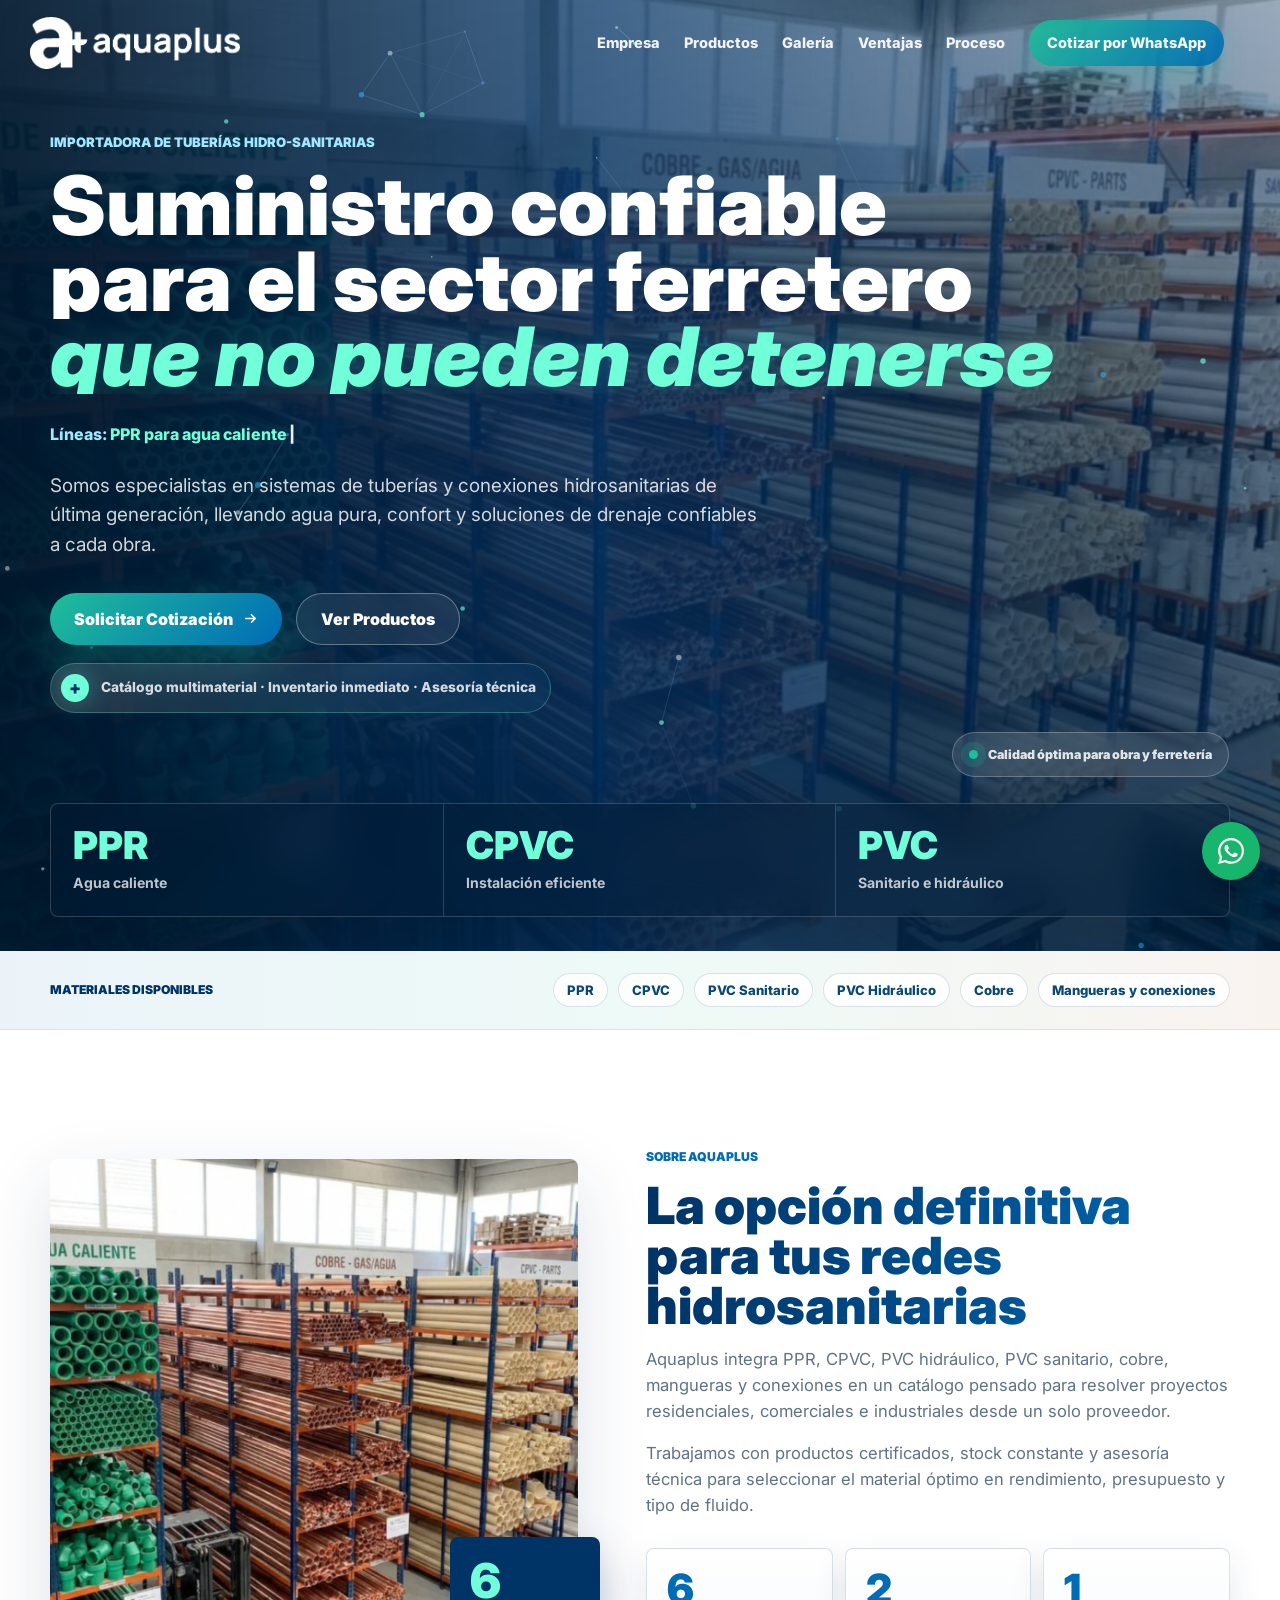
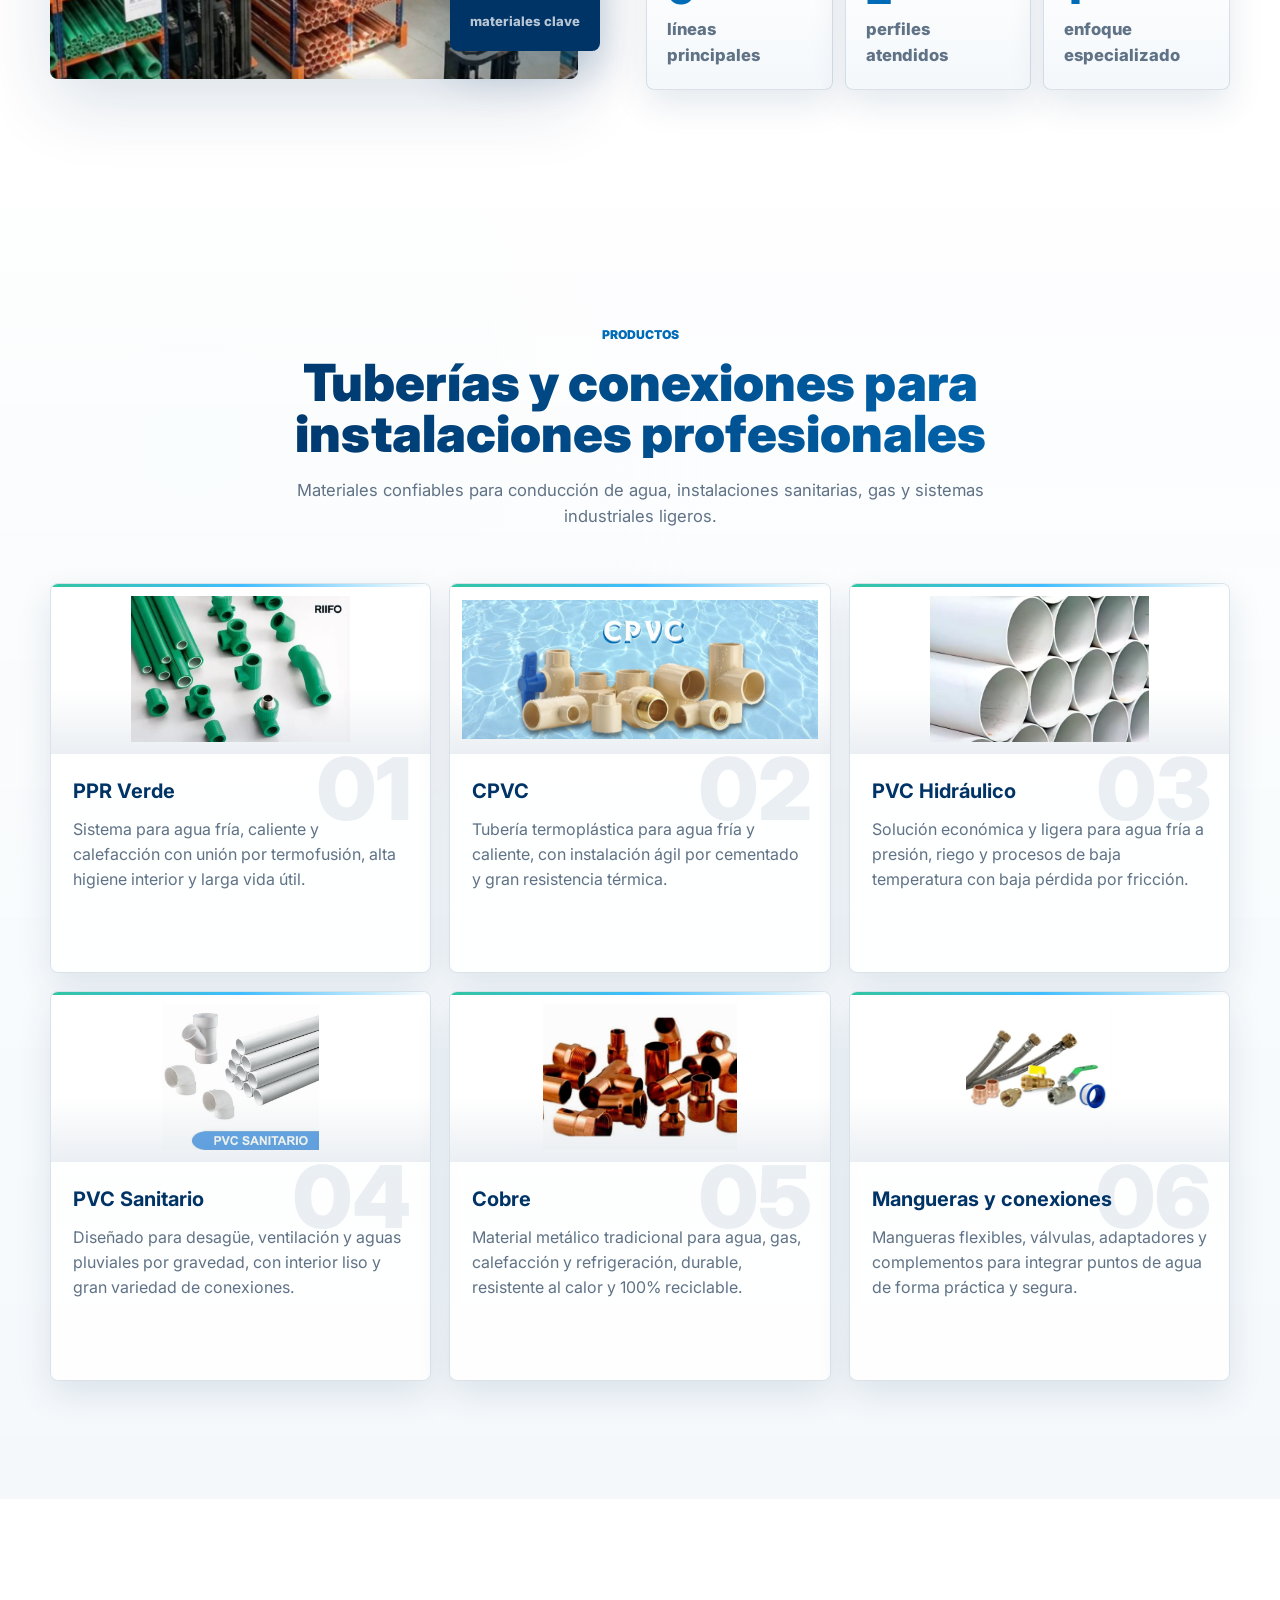
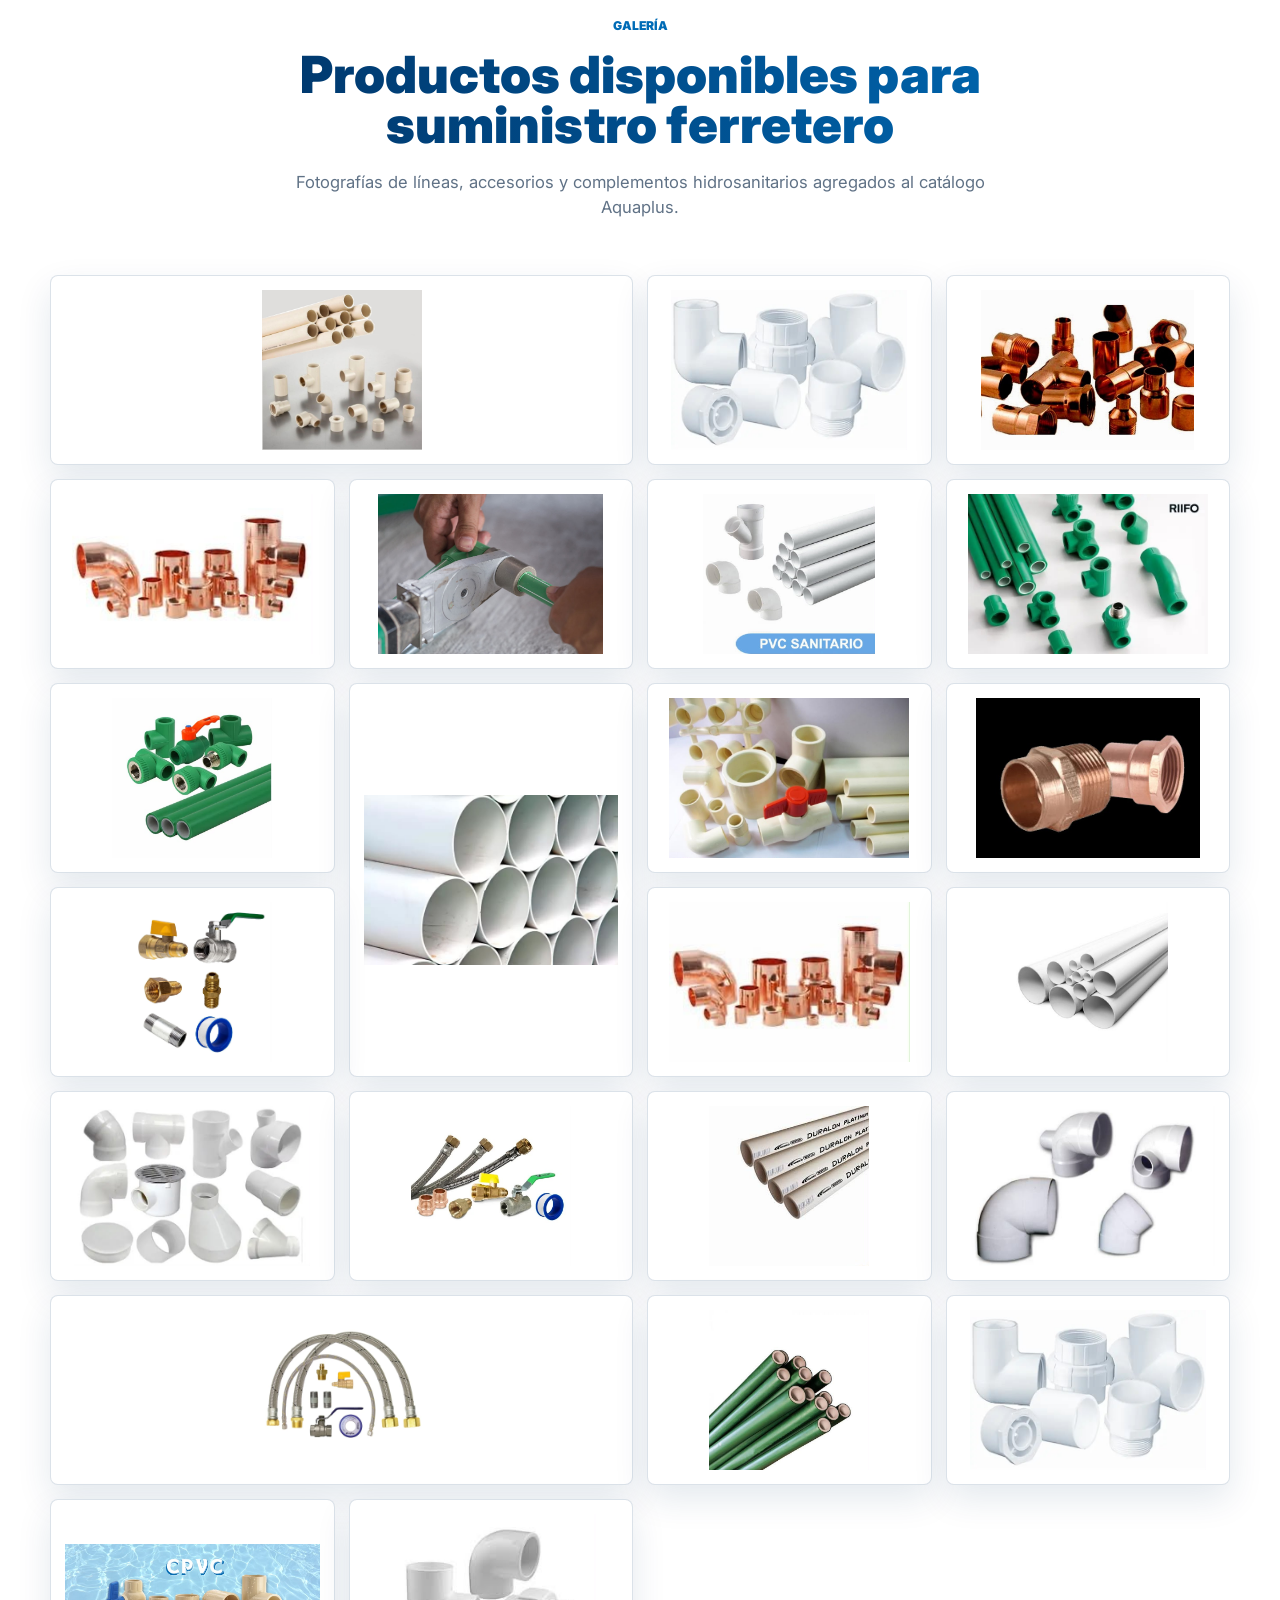
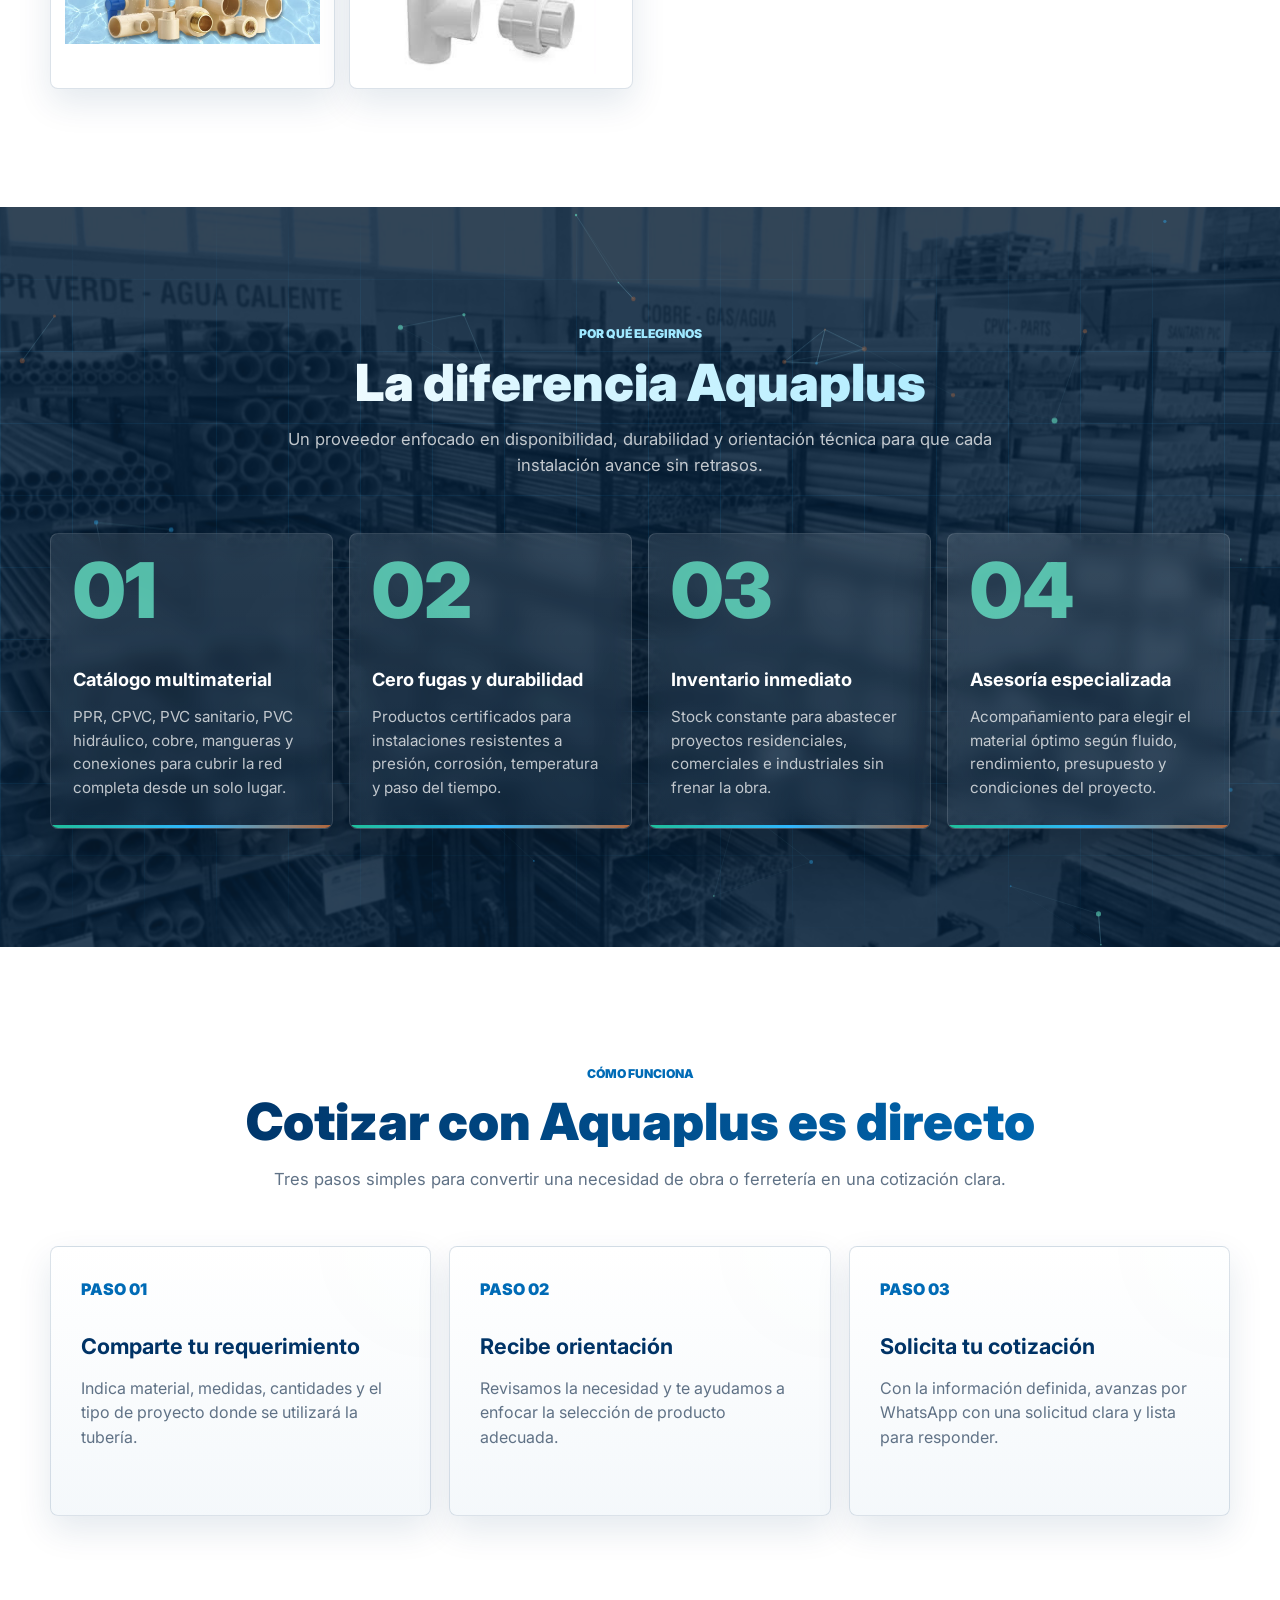
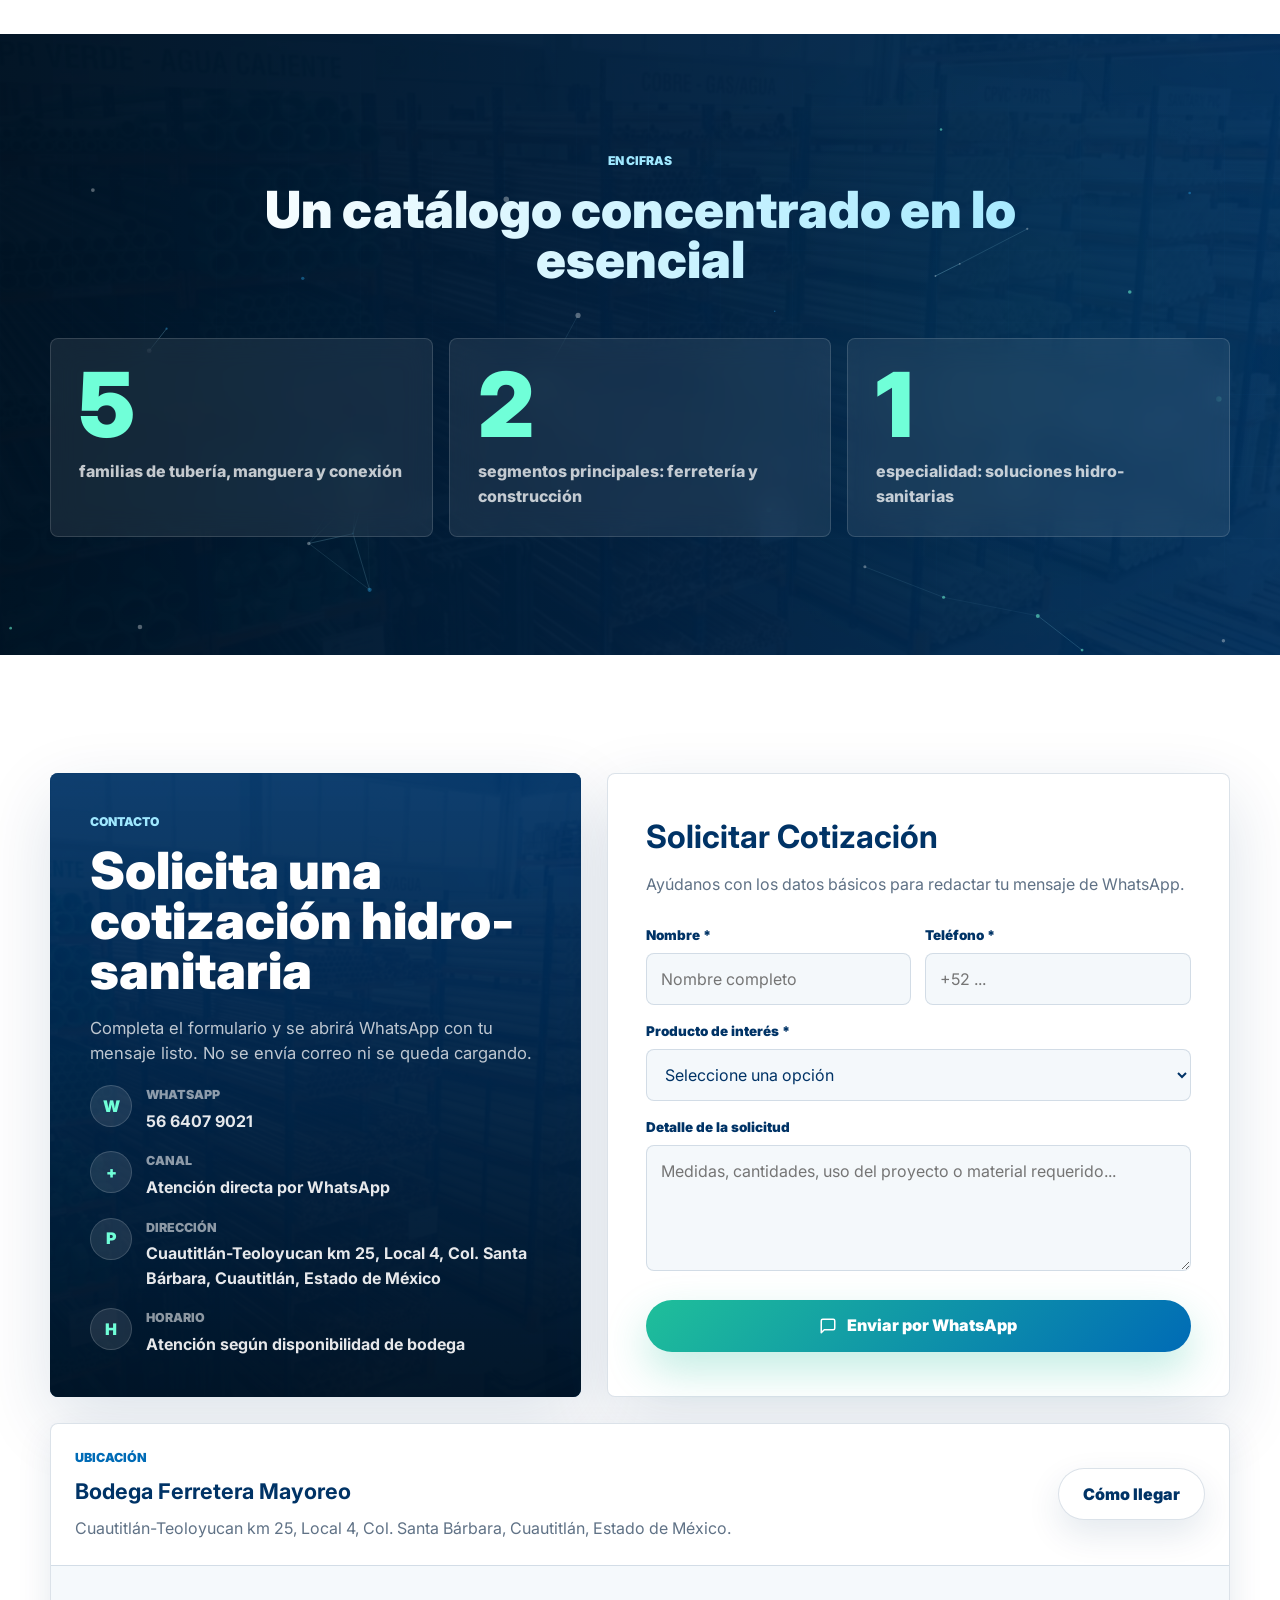
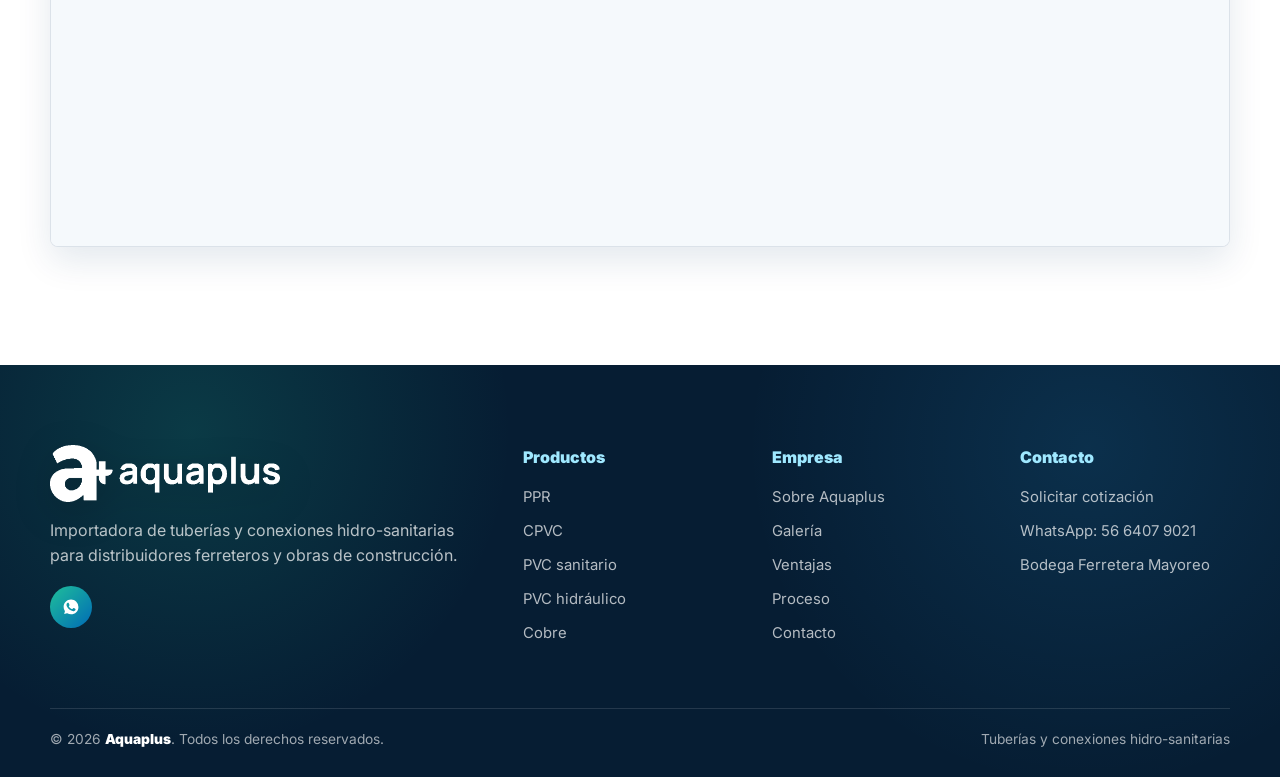
==== commit 0e99231f: "cambio 2" ====
--- a/index.html
+++ b/index.html
@@ -4,16 +4,16 @@
   <meta charset="UTF-8">
   <meta name="viewport" content="width=device-width, initial-scale=1.0">
   <title>Aquaplus | Importadora de Tuberías Hidro-Sanitarias</title>
-  <meta name="description" content="Aquaplus importa tuberías y conexiones hidro-sanitarias PPR, CPVC, PVC sanitario, PVC hidráulico y cobre para distribuidores ferreteros y obras de construcción.">
-  <meta name="keywords" content="Aquaplus, tuberías hidro-sanitarias, PPR, CPVC, PVC sanitario, PVC hidráulico, cobre, conexiones hidráulicas, distribuidores ferreteros, obras de construcción">
+  <meta name="description" content="Aquaplus comercializa sistemas de tuberías, mangueras y conexiones hidrosanitarias PPR, CPVC, PVC sanitario, PVC hidráulico y cobre para obra, ferretería e industria.">
+  <meta name="keywords" content="Aquaplus, tuberías hidro-sanitarias, PPR, CPVC, PVC sanitario, PVC hidráulico, cobre, mangueras, conexiones hidráulicas, distribuidores ferreteros, obras de construcción">
   <meta property="og:title" content="Aquaplus | Soluciones hidro-sanitarias para ferreterías y construcción">
-  <meta property="og:description" content="Tuberías y conexiones PPR, CPVC, PVC sanitario, PVC hidráulico y cobre con enfoque profesional para distribuidores ferreteros y obra.">
+  <meta property="og:description" content="Tuberías, mangueras y conexiones PPR, CPVC, PVC sanitario, PVC hidráulico y cobre con enfoque profesional para ferreterías y obra.">
   <meta property="og:type" content="website">
   <meta property="og:image" content="assets/aquaplus-inventario.jpeg">
   <link rel="icon" type="image/png" href="assets/aquaplus-mark.png">
   <link rel="preconnect" href="https://fonts.googleapis.com">
   <link rel="preconnect" href="https://fonts.gstatic.com" crossorigin>
-  <link href="https://fonts.googleapis.com/css2?family=Inter:wght@400;500;600;700;800;900&display=swap" rel="stylesheet">
+  <link href="https://fonts.googleapis.com/css2?family=Inter:wght@400;500;600;700;800;900&amp;display=swap" rel="stylesheet">
   <link rel="stylesheet" href="styles.css">
 </head>
 <body>
@@ -43,6 +43,7 @@
     <ul class="nav-links" role="list">
       <li><a href="#about">Empresa</a></li>
       <li><a href="#services">Productos</a></li>
+      <li><a href="#gallery">Galería</a></li>
       <li><a href="#why">Ventajas</a></li>
       <li><a href="#process">Proceso</a></li>
       <li><a href="#contact" class="nav-cta">Cotizar por WhatsApp</a></li>
@@ -56,6 +57,7 @@
 <div id="mob" class="mob-menu" role="navigation" aria-label="Menú móvil">
   <a href="#about">Empresa</a>
   <a href="#services">Productos</a>
+  <a href="#gallery">Galería</a>
   <a href="#why">Ventajas</a>
   <a href="#process">Proceso</a>
   <a href="#contact">Cotizar por WhatsApp</a>
@@ -74,18 +76,18 @@
       <p class="hero-eyebrow rev">Importadora de tuberías hidro-sanitarias</p>
       <h1 class="hero-h1 rev d1">
         <span class="h1-line"><span class="h1-inner">Suministro confiable</span></span>
-        <span class="h1-line"><span class="h1-inner">para proyectos que</span></span>
-        <span class="h1-line h1-accent"><span class="h1-inner">no pueden detenerse</span></span>
+        <span class="h1-line"><span class="h1-inner">para el sector ferretero</span></span>
+        <span class="h1-line h1-accent"><span class="h1-inner">que no pueden detenerse</span></span>
       </h1>
       <p class="hero-typewriter rev d2" aria-label="Materiales disponibles">
         <span class="tw-label">Líneas:</span>
         <span class="tw-text" id="twText"></span><span class="tw-cursor" aria-hidden="true">|</span>
       </p>
       <p class="hero-p rev d3">
-        Aquaplus abastece tuberías y conexiones PPR, CPVC, PVC sanitario, PVC hidráulico y cobre para distribuidores ferreteros y obras de construcción que necesitan calidad, variedad y asesoría técnica.
+        Somos especialistas en sistemas de tuberías y conexiones hidrosanitarias de última generación, llevando agua pura, confort y soluciones de drenaje confiables a cada obra.
       </p>
       <div class="hero-btns rev d4">
-        <a href="https://wa.me/?text=Hola%2C%20quiero%20solicitar%20una%20cotizaci%C3%B3n%20de%20tuber%C3%ADas%20y%20conexiones%20Aquaplus." target="_blank" rel="noopener noreferrer" class="btn-primary">
+        <a href="https://wa.me/525664079021?text=Hola%2C%20quiero%20solicitar%20una%20cotizaci%C3%B3n%20de%20tuber%C3%ADas%20y%20conexiones%20Aquaplus." target="_blank" rel="noopener noreferrer" class="btn-primary">
           Solicitar Cotización
           <svg width="15" height="15" viewBox="0 0 16 16" fill="none" aria-hidden="true">
             <path d="M3 8h10M9 4l4 4-4 4" stroke="currentColor" stroke-width="1.75" stroke-linecap="round" stroke-linejoin="round"/>
@@ -95,7 +97,7 @@
       </div>
       <div class="plus-signal rev d4" aria-label="Ventaja Aquaplus">
         <span class="plus-mark">+</span>
-        <span>Asesoría técnica · Variedad de materiales · Enfoque para obra</span>
+        <span>Catálogo multimaterial · Inventario inmediato · Asesoría técnica</span>
       </div>
     </div>
   </div>
@@ -137,7 +139,7 @@
         <span class="trust-chip">PVC Sanitario</span>
         <span class="trust-chip">PVC Hidráulico</span>
         <span class="trust-chip">Cobre</span>
-        <span class="trust-chip">Conexiones</span>
+        <span class="trust-chip">Mangueras y conexiones</span>
       </div>
     </div>
   </div>
@@ -152,18 +154,18 @@
           <img src="assets/aquaplus-inventario.jpeg" alt="Inventario real de tuberías PPR, cobre, CPVC y PVC de Aquaplus" loading="lazy">
         </div>
         <div class="about-accent">
-          <p class="a-num">5</p>
-          <p class="a-lbl">familias de producto</p>
+          <p class="a-num">6</p>
+          <p class="a-lbl">materiales clave</p>
         </div>
       </div>
       <div class="about-text rev">
         <p class="eyebrow">Sobre Aquaplus</p>
-        <h2 class="heading heading--shine">Un aliado técnico para distribuidores y obras</h2>
-        <p>Aquaplus es una empresa importadora de tuberías y conexiones hidro-sanitarias, enfocada principalmente en distribuidores ferreteros y obras de construcción.</p>
-        <p>Su propuesta combina variedad de materiales, calidad óptima y asesoramiento para elegir la tubería correcta según las necesidades de cada instalación hidráulica o sanitaria.</p>
+        <h2 class="heading heading--shine">La opción definitiva para tus redes hidrosanitarias</h2>
+        <p>Aquaplus integra PPR, CPVC, PVC hidráulico, PVC sanitario, cobre, mangueras y conexiones en un catálogo pensado para resolver proyectos residenciales, comerciales e industriales desde un solo proveedor.</p>
+        <p>Trabajamos con productos certificados, stock constante y asesoría técnica para seleccionar el material óptimo en rendimiento, presupuesto y tipo de fluido.</p>
         <div class="about-stats">
           <div class="a-stat">
-            <p class="a-stat-n" data-count="5" data-prefix="" data-suffix=""></p>
+            <p class="a-stat-n" data-count="6" data-prefix="" data-suffix=""></p>
             <p class="a-stat-l">líneas principales</p>
           </div>
           <div class="a-stat">
@@ -186,45 +188,127 @@
     <div class="section-head section-head--center rev">
       <p class="eyebrow">Productos</p>
       <h2 class="heading heading--shine">Tuberías y conexiones para instalaciones profesionales</h2>
-      <p class="sub">Una oferta clara para ferreterías, contratistas y equipos de obra que buscan materiales confiables y disponibilidad organizada.</p>
+      <p class="sub">Materiales confiables para conducción de agua, instalaciones sanitarias, gas y sistemas industriales ligeros.</p>
     </div>
     <div class="svc-grid product-grid">
       <article class="svc-card product-card rev d1">
-        <div class="product-photo ppr"><img src="https://images.pexels.com/photos/19895875/pexels-photo-19895875.jpeg?auto=compress&cs=tinysrgb&w=1200&h=800&fit=crop" alt="Tubería verde para instalaciones hidrosanitarias tipo PPR" loading="lazy"></div>
+        <div class="product-photo ppr"><img src="assets/producto-ppr.jpeg" alt="Tubería PPR verde para agua caliente" loading="lazy"></div>
         <span class="svc-num" aria-hidden="true">01</span>
         <h3>PPR Verde</h3>
-        <p>Tubería y conexiones para instalaciones de agua caliente, con enfoque en resistencia, limpieza visual y desempeño en proyectos hidráulicos.</p>
+        <p>Sistema para agua fría, caliente y calefacción con unión por termofusión, alta higiene interior y larga vida útil.</p>
       </article>
       <article class="svc-card product-card rev d2">
-        <div class="product-photo copper"><img src="https://images.pexels.com/photos/3721272/pexels-photo-3721272.jpeg?auto=compress&cs=tinysrgb&w=1200&h=800&fit=crop" alt="Tubería de cobre para conducción de gas y agua" loading="lazy"></div>
+        <div class="product-photo cpvc"><img src="assets/producto-cpvc.jpeg" alt="Tubería CPVC para agua caliente y fría" loading="lazy"></div>
         <span class="svc-num" aria-hidden="true">02</span>
-        <h3>Cobre</h3>
-        <p>Solución tradicional y robusta para conducción de gas y agua, ideal para instalaciones donde se requiere confiabilidad y durabilidad.</p>
+        <h3>CPVC</h3>
+        <p>Tubería termoplástica para agua fría y caliente, con instalación ágil por cementado y gran resistencia térmica.</p>
       </article>
       <article class="svc-card product-card rev d3">
-        <div class="product-photo cpvc"><img src="https://images.pexels.com/photos/7937299/pexels-photo-7937299.jpeg?auto=compress&cs=tinysrgb&w=1200&h=800&fit=crop" alt="Sistema de distribución hidrosanitaria con tuberías plásticas tipo CPVC" loading="lazy"></div>
+        <div class="product-photo hydraulic"><img src="assets/producto-pvc-hidraulico.jpeg" alt="Tubería PVC hidráulico para conducción de agua a presión" loading="lazy"></div>
         <span class="svc-num" aria-hidden="true">03</span>
-        <h3>CPVC</h3>
-        <p>Tuberías y conexiones para instalaciones prácticas y eficientes, disponibles para distribuidores ferreteros y obras de construcción.</p>
+        <h3>PVC Hidráulico</h3>
+        <p>Solución económica y ligera para agua fría a presión, riego y procesos de baja temperatura con baja pérdida por fricción.</p>
       </article>
       <article class="svc-card product-card rev d4">
-        <div class="product-photo sanitary"><img src="https://images.pexels.com/photos/12142829/pexels-photo-12142829.jpeg?auto=compress&cs=tinysrgb&w=1200&h=800&fit=crop" alt="Tubería PVC sanitario instalada en sistema de drenaje" loading="lazy"></div>
+        <div class="product-photo sanitary"><img src="assets/producto-pvc-sanitario.jpeg" alt="Tubería PVC sanitario para drenaje y ventilación" loading="lazy"></div>
         <span class="svc-num" aria-hidden="true">04</span>
         <h3>PVC Sanitario</h3>
-        <p>Material para sistemas sanitarios con variedad de medidas y conexiones para resolver necesidades de obra con claridad y rapidez.</p>
+        <p>Diseñado para desagüe, ventilación y aguas pluviales por gravedad, con interior liso y gran variedad de conexiones.</p>
       </article>
       <article class="svc-card product-card rev d5">
-        <div class="product-photo hydraulic"><img src="https://images.pexels.com/photos/30147821/pexels-photo-30147821.jpeg?auto=compress&cs=tinysrgb&w=1200&h=800&fit=crop" alt="Tubería hidráulica para conducción de agua en obra" loading="lazy"></div>
+        <div class="product-photo copper"><img src="assets/producto-cobre.jpeg" alt="Tubería y conexiones de cobre para gas y agua" loading="lazy"></div>
         <span class="svc-num" aria-hidden="true">05</span>
-        <h3>PVC Hidráulico</h3>
-        <p>Opción versátil para redes hidráulicas que requieren suministro consistente, especificación adecuada y soporte comercial especializado.</p>
+        <h3>Cobre</h3>
+        <p>Material metálico tradicional para agua, gas, calefacción y refrigeración, durable, resistente al calor y 100% reciclable.</p>
       </article>
       <article class="svc-card product-card rev d6">
-        <div class="product-photo fittings"><img src="https://images.pexels.com/photos/28178448/pexels-photo-28178448.jpeg?auto=compress&cs=tinysrgb&w=1200&h=800&fit=crop" alt="Conexión metálica para sistemas hidro-sanitarios" loading="lazy"></div>
+        <div class="product-photo hoses"><img src="assets/producto-mangueras.jpeg" alt="Mangueras y conexiones para instalaciones hidrosanitarias" loading="lazy"></div>
         <span class="svc-num" aria-hidden="true">06</span>
-        <h3>Conexiones</h3>
-        <p>Complementos para integrar sistemas completos con materiales compatibles y asesoría para seleccionar el componente correcto.</p>
-      </article>
+        <h3>Mangueras y conexiones</h3>
+        <p>Mangueras flexibles, válvulas, adaptadores y complementos para integrar puntos de agua de forma práctica y segura.</p>
+      </article>
+    </div>
+  </div>
+</section>
+
+<!-- GALLERY -->
+<section id="gallery" class="section bg-white">
+  <div class="wrap">
+    <div class="section-head section-head--center rev">
+      <p class="eyebrow">Galería</p>
+      <h2 class="heading heading--shine">Productos disponibles para suministro ferretero</h2>
+      <p class="sub">Fotografías de líneas, accesorios y complementos hidrosanitarios agregados al catálogo Aquaplus.</p>
+    </div>
+    <div class="gallery-grid">
+      <figure class="gallery-item gallery-item--wide rev d1">
+        <img src="assets/galeria/galeria-01.jpeg" alt="Tuberías y conexiones para instalaciones hidrosanitarias" loading="lazy">
+      </figure>
+      <figure class="gallery-item rev d2">
+        <img src="assets/galeria/galeria-02.jpeg" alt="Conexiones PVC blancas" loading="lazy">
+      </figure>
+      <figure class="gallery-item rev d3">
+        <img src="assets/galeria/galeria-03.jpeg" alt="Conexiones de cobre" loading="lazy">
+      </figure>
+      <figure class="gallery-item rev d4">
+        <img src="assets/galeria/galeria-04.jpeg" alt="Accesorios de cobre para instalación" loading="lazy">
+      </figure>
+      <figure class="gallery-item rev d5">
+        <img src="assets/galeria/galeria-05.jpeg" alt="Instalación de tubería PPR por termofusión" loading="lazy">
+      </figure>
+      <figure class="gallery-item rev d6">
+        <img src="assets/galeria/galeria-06.jpeg" alt="PVC sanitario y conexiones" loading="lazy">
+      </figure>
+      <figure class="gallery-item rev d1">
+        <img src="assets/galeria/galeria-07.jpeg" alt="Tubería PPR verde y conexiones" loading="lazy">
+      </figure>
+      <figure class="gallery-item rev d2">
+        <img src="assets/galeria/galeria-08.jpeg" alt="Tubería PPR verde con adaptadores" loading="lazy">
+      </figure>
+      <figure class="gallery-item gallery-item--tall rev d3">
+        <img src="assets/galeria/galeria-09.jpeg" alt="Tubería PVC hidráulica" loading="lazy">
+      </figure>
+      <figure class="gallery-item rev d4">
+        <img src="assets/galeria/galeria-10.jpeg" alt="Tubería CPVC y válvulas" loading="lazy">
+      </figure>
+      <figure class="gallery-item rev d5">
+        <img src="assets/galeria/galeria-11.jpeg" alt="Adaptador de cobre para instalaciones" loading="lazy">
+      </figure>
+      <figure class="gallery-item rev d6">
+        <img src="assets/galeria/galeria-12.jpeg" alt="Mangueras flexibles y válvulas" loading="lazy">
+      </figure>
+      <figure class="gallery-item rev d1">
+        <img src="assets/galeria/galeria-13.jpeg" alt="Conexiones de cobre para gas y agua" loading="lazy">
+      </figure>
+      <figure class="gallery-item rev d2">
+        <img src="assets/galeria/galeria-14.jpeg" alt="Tubería PVC blanca" loading="lazy">
+      </figure>
+      <figure class="gallery-item rev d3">
+        <img src="assets/galeria/galeria-15.jpeg" alt="Conexiones PVC sanitario" loading="lazy">
+      </figure>
+      <figure class="gallery-item rev d4">
+        <img src="assets/galeria/galeria-16.jpeg" alt="Mangueras y conexiones flexibles" loading="lazy">
+      </figure>
+      <figure class="gallery-item rev d5">
+        <img src="assets/galeria/galeria-17.jpeg" alt="Tubería CPVC para agua caliente" loading="lazy">
+      </figure>
+      <figure class="gallery-item rev d6">
+        <img src="assets/galeria/galeria-18.jpeg" alt="Codos PVC para instalación sanitaria" loading="lazy">
+      </figure>
+      <figure class="gallery-item gallery-item--wide rev d1">
+        <img src="assets/galeria/galeria-19.jpeg" alt="Mangueras flexibles para conexión hidráulica" loading="lazy">
+      </figure>
+      <figure class="gallery-item rev d2">
+        <img src="assets/galeria/galeria-20.jpeg" alt="Tubería PPR con refuerzo" loading="lazy">
+      </figure>
+      <figure class="gallery-item rev d3">
+        <img src="assets/galeria/galeria-21.jpeg" alt="Conexiones PVC blancas para agua" loading="lazy">
+      </figure>
+      <figure class="gallery-item rev d4">
+        <img src="assets/galeria/galeria-22.jpeg" alt="Conexiones CPVC" loading="lazy">
+      </figure>
+      <figure class="gallery-item rev d5">
+        <img src="assets/galeria/galeria-23.jpeg" alt="Conexiones mixtas para instalaciones hidrosanitarias" loading="lazy">
+      </figure>
     </div>
   </div>
 </section>
@@ -237,28 +321,28 @@
     <div class="section-head section-head--center rev">
       <p class="eyebrow eyebrow--white">Por qué elegirnos</p>
       <h2 class="heading heading--white heading--shine-dark">La diferencia Aquaplus</h2>
-      <p class="sub sub--white">Un proveedor enfocado en reducir fricción, acelerar decisiones y elevar la confianza en cada compra.</p>
+      <p class="sub sub--white">Un proveedor enfocado en disponibilidad, durabilidad y orientación técnica para que cada instalación avance sin retrasos.</p>
     </div>
     <div class="benefit-grid">
       <article class="benefit-card rev d1">
         <span class="benefit-num">01</span>
-        <h3>Importación especializada</h3>
-        <p>La operación se concentra en tuberías y conexiones hidro-sanitarias, no en un catálogo improvisado.</p>
+        <h3>Catálogo multimaterial</h3>
+        <p>PPR, CPVC, PVC sanitario, PVC hidráulico, cobre, mangueras y conexiones para cubrir la red completa desde un solo lugar.</p>
       </article>
       <article class="benefit-card rev d2">
         <span class="benefit-num">02</span>
-        <h3>Variedad de materiales</h3>
-        <p>PPR, CPVC, PVC sanitario, PVC hidráulico y cobre permiten cubrir diferentes necesidades técnicas.</p>
+        <h3>Cero fugas y durabilidad</h3>
+        <p>Productos certificados para instalaciones resistentes a presión, corrosión, temperatura y paso del tiempo.</p>
       </article>
       <article class="benefit-card rev d3">
         <span class="benefit-num">03</span>
-        <h3>Enfoque B2B</h3>
-        <p>Atención pensada para distribuidores ferreteros y obras que necesitan claridad, continuidad y volumen.</p>
+        <h3>Inventario inmediato</h3>
+        <p>Stock constante para abastecer proyectos residenciales, comerciales e industriales sin frenar la obra.</p>
       </article>
       <article class="benefit-card rev d4">
         <span class="benefit-num">04</span>
-        <h3>Asesoría en selección</h3>
-        <p>Acompañamiento para elegir el tipo correcto de tubería según el uso, el material y el proyecto.</p>
+        <h3>Asesoría especializada</h3>
+        <p>Acompañamiento para elegir el material óptimo según fluido, rendimiento, presupuesto y condiciones del proyecto.</p>
       </article>
     </div>
   </div>
@@ -304,8 +388,8 @@
     </div>
     <div class="numbers-grid">
       <div class="number-item rev d1">
-        <p class="num-v" data-count="5" data-prefix="" data-suffix="">0</p>
-        <p class="num-l">familias de tubería y conexión</p>
+        <p class="num-v" data-count="6" data-prefix="" data-suffix="">0</p>
+        <p class="num-l">familias de tubería, manguera y conexión</p>
       </div>
       <div class="number-item rev d2">
         <p class="num-v" data-count="2" data-prefix="" data-suffix="">0</p>
@@ -333,28 +417,28 @@
             <div class="c-icon" aria-hidden="true">W</div>
             <div>
               <p class="c-label">WhatsApp</p>
-              <p class="c-value">Mensaje prellenado para cotización</p>
+              <p class="c-value"><a href="https://wa.me/525664079021?text=Hola%2C%20quiero%20solicitar%20una%20cotizaci%C3%B3n%20Aquaplus." target="_blank" rel="noopener noreferrer">56 6407 9021</a></p>
             </div>
           </div>
           <div class="c-item">
-            <div class="c-icon" aria-hidden="true">@</div>
+            <div class="c-icon" aria-hidden="true">+</div>
             <div>
-              <p class="c-label">Correo</p>
-              <p class="c-value">No proporcionado en la información del proyecto</p>
+              <p class="c-label">Canal</p>
+              <p class="c-value">Atención directa por WhatsApp</p>
             </div>
           </div>
           <div class="c-item">
             <div class="c-icon" aria-hidden="true">P</div>
             <div>
               <p class="c-label">Dirección</p>
-              <p class="c-value">No proporcionada en la información del proyecto</p>
+              <p class="c-value">Cuautitlán-Teoloyucan km 25, Local 4, Col. Santa Bárbara, Cuautitlán, Estado de México</p>
             </div>
           </div>
           <div class="c-item">
             <div class="c-icon" aria-hidden="true">H</div>
             <div>
               <p class="c-label">Horario</p>
-              <p class="c-value">No proporcionado en la información del proyecto</p>
+              <p class="c-value">Atención según disponibilidad de bodega</p>
             </div>
           </div>
         </div>
@@ -384,7 +468,7 @@
                 <option value="PVC sanitario">PVC sanitario</option>
                 <option value="PVC hidráulico">PVC hidráulico</option>
                 <option value="Cobre">Cobre</option>
-                <option value="Conexiones">Conexiones</option>
+                <option value="Mangueras y conexiones">Mangueras y conexiones</option>
               </select>
             </div>
             <div class="fg">
@@ -402,11 +486,23 @@
       </div>
     </div>
 
-    <div class="map-card rev" aria-label="Mapa">
-      <div class="map-placeholder">
-        <p class="map-kicker">Google Maps</p>
-        <h3>Dirección pendiente por integrar</h3>
-        <p>No se incluyó una dirección verificable en la información del proyecto, por eso no se incrusta un mapa con una ubicación inventada.</p>
+    <div class="map-card rev" aria-label="Dirección de Bodega Ferretera Mayoreo">
+      <div class="map-actions">
+        <div>
+          <p class="map-kicker">Ubicación</p>
+          <h3>Bodega Ferretera Mayoreo</h3>
+          <p>Cuautitlán-Teoloyucan km 25, Local 4, Col. Santa Bárbara, Cuautitlán, Estado de México.</p>
+        </div>
+        <a href="https://share.google/38iEsEivWIVylCwKi" target="_blank" rel="noopener noreferrer" class="btn-outline">Cómo llegar</a>
+      </div>
+      <div class="map-embed-wrap">
+        <iframe
+          title="Mapa de Bodega Ferretera Mayoreo"
+          src="https://www.google.com/maps?q=Bodega%20Ferretera%20Mayoreo%20Cuautitl%C3%A1n-Teoloyucan%20km%2025%2C%20Local%204%2C%20Col.%20Santa%20B%C3%A1rbara%2C%20Cuautitl%C3%A1n%2C%20Estado%20de%20M%C3%A9xico&z=15&output=embed"
+          loading="lazy"
+          referrerpolicy="no-referrer-when-downgrade"
+          allowfullscreen>
+        </iframe>
       </div>
     </div>
   </div>
@@ -425,7 +521,7 @@
         </div>
         <p class="foot-desc">Importadora de tuberías y conexiones hidro-sanitarias para distribuidores ferreteros y obras de construcción.</p>
         <div class="foot-social">
-          <a href="https://wa.me/?text=Hola%2C%20quiero%20solicitar%20una%20cotizaci%C3%B3n%20Aquaplus." target="_blank" rel="noopener noreferrer" aria-label="Contactar a Aquaplus por WhatsApp" class="foot-social-btn">
+          <a href="https://wa.me/525664079021?text=Hola%2C%20quiero%20solicitar%20una%20cotizaci%C3%B3n%20Aquaplus." target="_blank" rel="noopener noreferrer" aria-label="Contactar a Aquaplus por WhatsApp" class="foot-social-btn">
             <svg width="18" height="18" viewBox="0 0 24 24" fill="currentColor" aria-hidden="true"><path d="M17.472 14.382c-.297-.149-1.758-.867-2.03-.967-.273-.099-.471-.148-.67.15-.197.297-.767.966-.94 1.164-.173.199-.347.223-.644.075-.297-.15-1.255-.463-2.39-1.475-.883-.788-1.48-1.761-1.653-2.059-.173-.297-.018-.458.13-.606.134-.133.298-.347.446-.52.149-.174.198-.298.298-.497.099-.198.05-.371-.025-.52-.075-.149-.669-1.612-.916-2.207-.242-.579-.487-.5-.669-.51-.173-.008-.371-.01-.57-.01-.198 0-.52.074-.792.372-.272.297-1.04 1.016-1.04 2.479 0 1.462 1.065 2.875 1.213 3.074.149.198 2.096 3.2 5.077 4.487.709.306 1.262.489 1.694.625.712.227 1.36.195 1.871.118.571-.085 1.758-.719 2.006-1.413.248-.694.248-1.289.173-1.413-.074-.124-.272-.198-.57-.347m-5.421 7.403h-.004a9.87 9.87 0 01-5.031-1.378l-.361-.214-3.741.982.998-3.648-.235-.374a9.86 9.86 0 01-1.51-5.26c.001-5.45 4.436-9.884 9.888-9.884 2.64 0 5.122 1.03 6.988 2.898a9.825 9.825 0 012.893 6.994c-.003 5.45-4.437 9.884-9.885 9.884"/></svg>
           </a>
         </div>
@@ -444,6 +540,7 @@
         <p class="foot-col-title">Empresa</p>
         <ul class="foot-links">
           <li><a href="#about">Sobre Aquaplus</a></li>
+          <li><a href="#gallery">Galería</a></li>
           <li><a href="#why">Ventajas</a></li>
           <li><a href="#process">Proceso</a></li>
           <li><a href="#contact">Contacto</a></li>
@@ -453,7 +550,8 @@
         <p class="foot-col-title">Contacto</p>
         <ul class="foot-links">
           <li><a href="#contact">Solicitar cotización</a></li>
-          <li><a href="https://wa.me/?text=Hola%2C%20quiero%20informaci%C3%B3n%20sobre%20Aquaplus." target="_blank" rel="noopener noreferrer">WhatsApp</a></li>
+          <li><a href="https://wa.me/525664079021?text=Hola%2C%20quiero%20informaci%C3%B3n%20sobre%20Aquaplus." target="_blank" rel="noopener noreferrer">WhatsApp: 56 6407 9021</a></li>
+          <li><a href="https://share.google/38iEsEivWIVylCwKi" target="_blank" rel="noopener noreferrer">Bodega Ferretera Mayoreo</a></li>
         </ul>
       </div>
     </div>
@@ -468,7 +566,7 @@
 <div class="fab-stack">
   <div class="fab-item">
     <span class="fab-tip">Cotizar por WhatsApp</span>
-    <a href="https://wa.me/?text=Hola%2C%20quiero%20solicitar%20una%20cotizaci%C3%B3n%20de%20tuber%C3%ADas%20y%20conexiones%20Aquaplus." target="_blank" rel="noopener noreferrer" class="fab-btn wa-btn" aria-label="Contactar a Aquaplus por WhatsApp">
+    <a href="https://wa.me/525664079021?text=Hola%2C%20quiero%20solicitar%20una%20cotizaci%C3%B3n%20de%20tuber%C3%ADas%20y%20conexiones%20Aquaplus." target="_blank" rel="noopener noreferrer" class="fab-btn wa-btn" aria-label="Contactar a Aquaplus por WhatsApp">
       <svg viewBox="0 0 24 24" width="26" height="26" aria-hidden="true">
         <path fill="#fff" d="M17.472 14.382c-.297-.149-1.758-.867-2.03-.967-.273-.099-.471-.148-.67.15-.197.297-.767.966-.94 1.164-.173.199-.347.223-.644.075-.297-.15-1.255-.463-2.39-1.475-.883-.788-1.48-1.761-1.653-2.059-.173-.297-.018-.458.13-.606.134-.133.298-.347.446-.52.149-.174.198-.298.298-.497.099-.198.05-.371-.025-.52-.075-.149-.669-1.612-.916-2.207-.242-.579-.487-.5-.669-.51-.173-.008-.371-.01-.57-.01-.198 0-.52.074-.792.372-.272.297-1.04 1.016-1.04 2.479 0 1.462 1.065 2.875 1.213 3.074.149.198 2.096 3.2 5.077 4.487.709.306 1.262.489 1.694.625.712.227 1.36.195 1.871.118.571-.085 1.758-.719 2.006-1.413.248-.694.248-1.289.173-1.413-.074-.124-.272-.198-.57-.347m-5.421 7.403h-.004a9.87 9.87 0 01-5.031-1.378l-.361-.214-3.741.982.998-3.648-.235-.374a9.86 9.86 0 01-1.51-5.26c.001-5.45 4.436-9.884 9.888-9.884 2.64 0 5.122 1.03 6.988 2.898a9.825 9.825 0 012.893 6.994c-.003 5.45-4.437 9.884-9.885 9.884m8.413-18.297A11.815 11.815 0 0012.05 0C5.495 0 .16 5.335.157 11.892c0 2.096.547 4.142 1.588 5.945L.057 24l6.305-1.654a11.882 11.882 0 005.683 1.448h.005c6.554 0 11.89-5.335 11.893-11.893a11.821 11.821 0 00-3.48-8.413z"/>
       </svg>
--- a/styles.css
+++ b/styles.css
@@ -497,7 +497,8 @@
 
 .h1-inner {
   display: inline-block;
-  white-space: nowrap;
+  white-space: normal;
+  overflow-wrap: break-word;
   transform: translateY(100%);
   animation: titleRise .95s cubic-bezier(.18, .8, .2, 1) forwards;
 }
@@ -839,6 +840,10 @@
   gap: 18px;
 }
 
+.product-grid {
+  align-items: stretch;
+}
+
 .svc-card {
   position: relative;
   overflow: hidden;
@@ -883,20 +888,22 @@
   margin: -22px -22px 22px;
   overflow: hidden;
   position: relative;
+  background: var(--white);
 }
 
 .product-photo::after {
   content: "";
   position: absolute;
   inset: 0;
-  background: linear-gradient(180deg, transparent 45%, rgba(0,51,102,.18));
+  background: linear-gradient(180deg, transparent 62%, rgba(0,51,102,.08));
 }
 
 .product-photo img {
   width: 100%;
   height: 100%;
-  object-fit: cover;
+  object-fit: contain;
   object-position: center;
+  padding: 12px;
   transition: transform .6s ease;
 }
 
@@ -904,11 +911,12 @@
   transform: scale(1.05);
 }
 
-.ppr img { object-position: center; }
-.copper img { object-position: center; }
-.cpvc img { object-position: center 44%; }
-.sanitary img { object-position: center; }
-.hydraulic img { object-position: center 68%; }
+.ppr img,
+.cpvc img,
+.hydraulic img,
+.sanitary img,
+.copper img,
+.hoses img,
 .fittings img { object-position: center; }
 
 .svc-card h3 {
@@ -924,6 +932,44 @@
   z-index: 1;
   margin: 0;
   color: var(--muted);
+}
+
+.gallery-grid {
+  display: grid;
+  grid-template-columns: repeat(4, 1fr);
+  grid-auto-rows: 190px;
+  gap: 14px;
+}
+
+.gallery-item {
+  position: relative;
+  min-height: 190px;
+  margin: 0;
+  overflow: hidden;
+  border: 1px solid var(--line);
+  border-radius: var(--radius);
+  background: var(--white);
+  box-shadow: var(--soft-shadow);
+}
+
+.gallery-item--wide {
+  grid-column: span 2;
+}
+
+.gallery-item--tall {
+  grid-row: span 2;
+}
+
+.gallery-item img {
+  width: 100%;
+  height: 100%;
+  object-fit: contain;
+  padding: 14px;
+  transition: transform .55s ease;
+}
+
+.gallery-item:hover img {
+  transform: scale(1.05);
 }
 
 .why-bg {
@@ -1220,6 +1266,36 @@
   border-radius: var(--radius);
   background: var(--white);
   box-shadow: var(--soft-shadow);
+}
+
+.map-actions {
+  display: grid;
+  grid-template-columns: 1fr auto;
+  gap: 18px;
+  align-items: center;
+  padding: 24px;
+}
+
+.map-actions h3 {
+  margin: 0;
+  font-size: 1.35rem;
+}
+
+.map-actions p:not(.map-kicker) {
+  margin: 8px 0 0;
+  color: var(--muted);
+}
+
+.map-embed-wrap {
+  border-top: 1px solid var(--line);
+  background: #f5f9fc;
+}
+
+.map-embed-wrap iframe {
+  display: block;
+  width: 100%;
+  min-height: 280px;
+  border: 0;
 }
 
 .map-placeholder {
@@ -1491,8 +1567,13 @@
   }
 
   .svc-grid,
+  .gallery-grid,
   .benefit-grid {
     grid-template-columns: repeat(2, 1fr);
+  }
+
+  .gallery-grid {
+    grid-auto-rows: 180px;
   }
 
   .foot-grid {
@@ -1559,6 +1640,7 @@
   .stats-row,
   .about-stats,
   .svc-grid,
+  .gallery-grid,
   .benefit-grid,
   .process-grid,
   .numbers-grid,
@@ -1567,6 +1649,22 @@
     grid-template-columns: 1fr;
   }
 
+  .gallery-grid {
+    grid-auto-rows: auto;
+  }
+
+  .gallery-item,
+  .gallery-item--wide,
+  .gallery-item--tall {
+    grid-column: auto;
+    grid-row: auto;
+  }
+
+  .gallery-item {
+    min-height: 0;
+    aspect-ratio: 4 / 3;
+  }
+
   .stat-col {
     border-right: 0;
     border-bottom: 1px solid rgba(255,255,255,.16);
@@ -1611,6 +1709,15 @@
 
   .foot-bottom {
     flex-direction: column;
+  }
+
+  .map-actions {
+    grid-template-columns: 1fr;
+    padding: 20px;
+  }
+
+  .map-actions .btn-outline {
+    width: 100%;
   }
 
   .fab-stack {
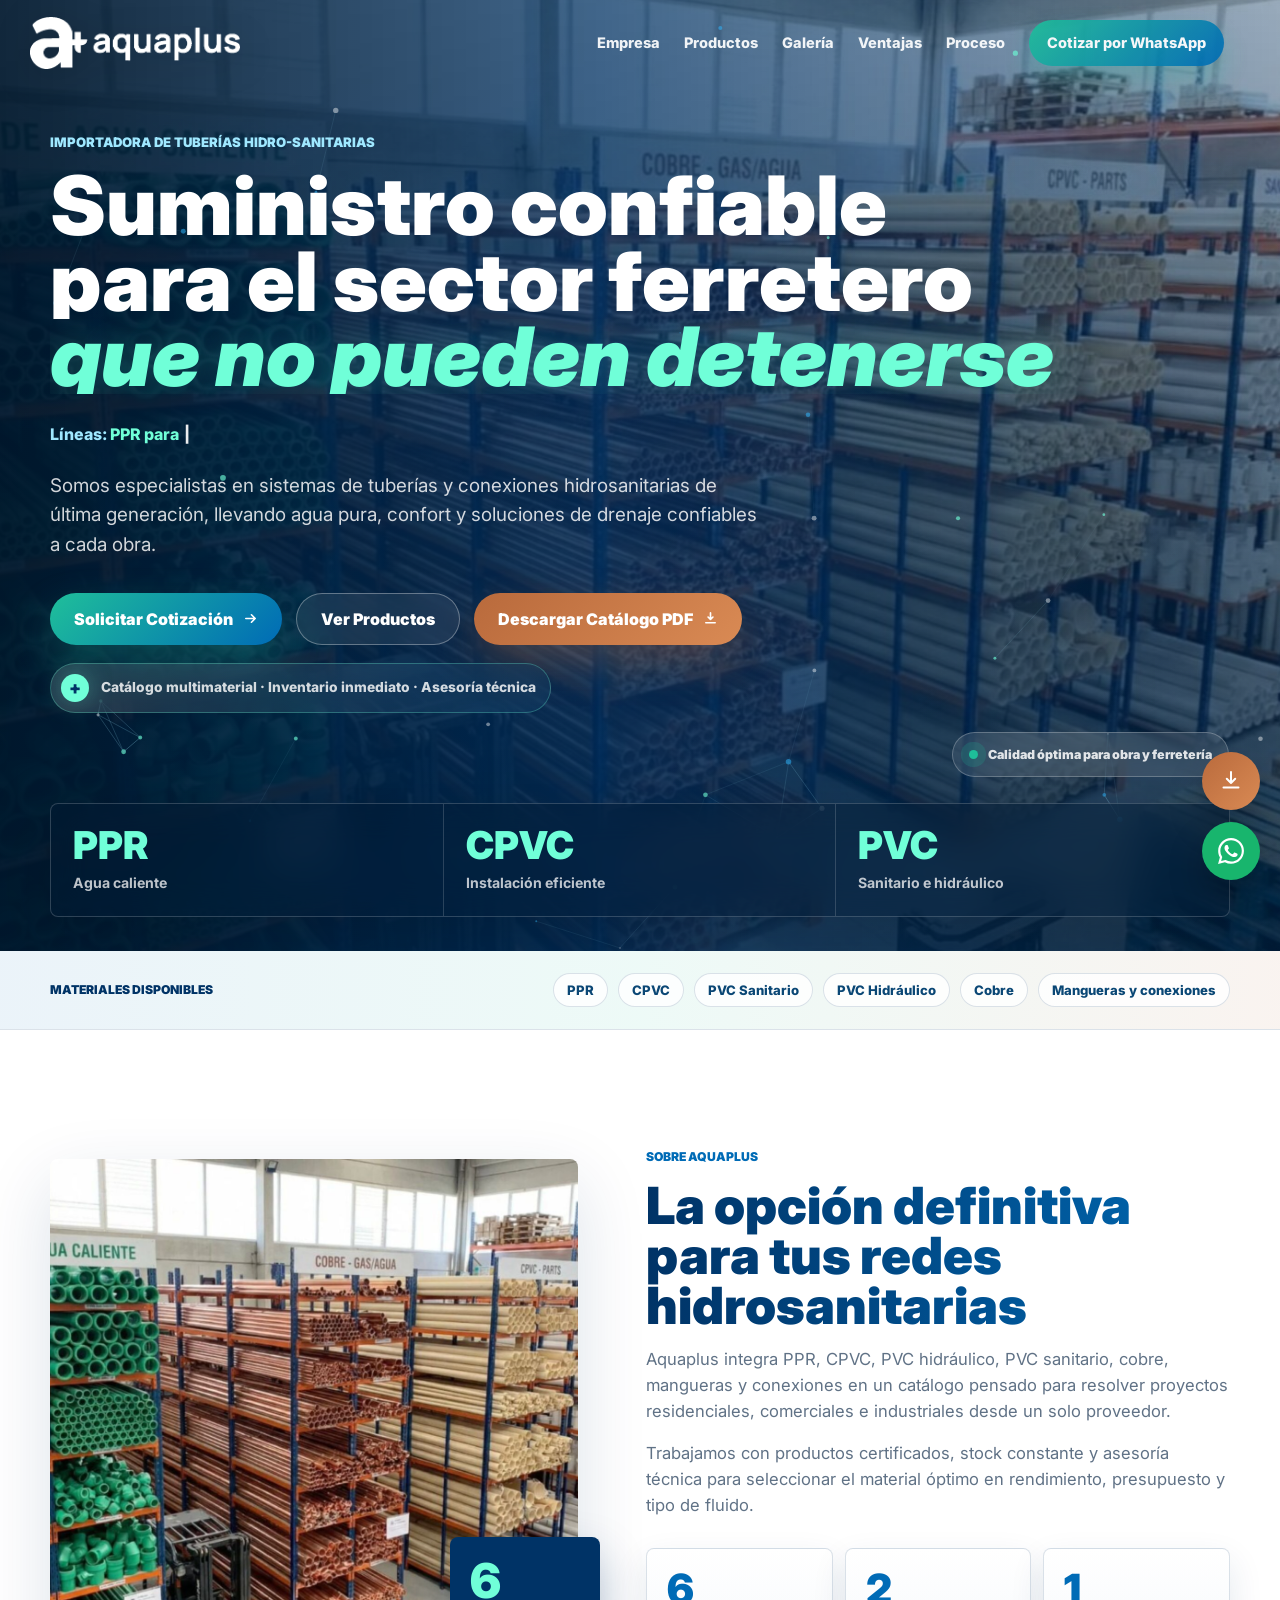
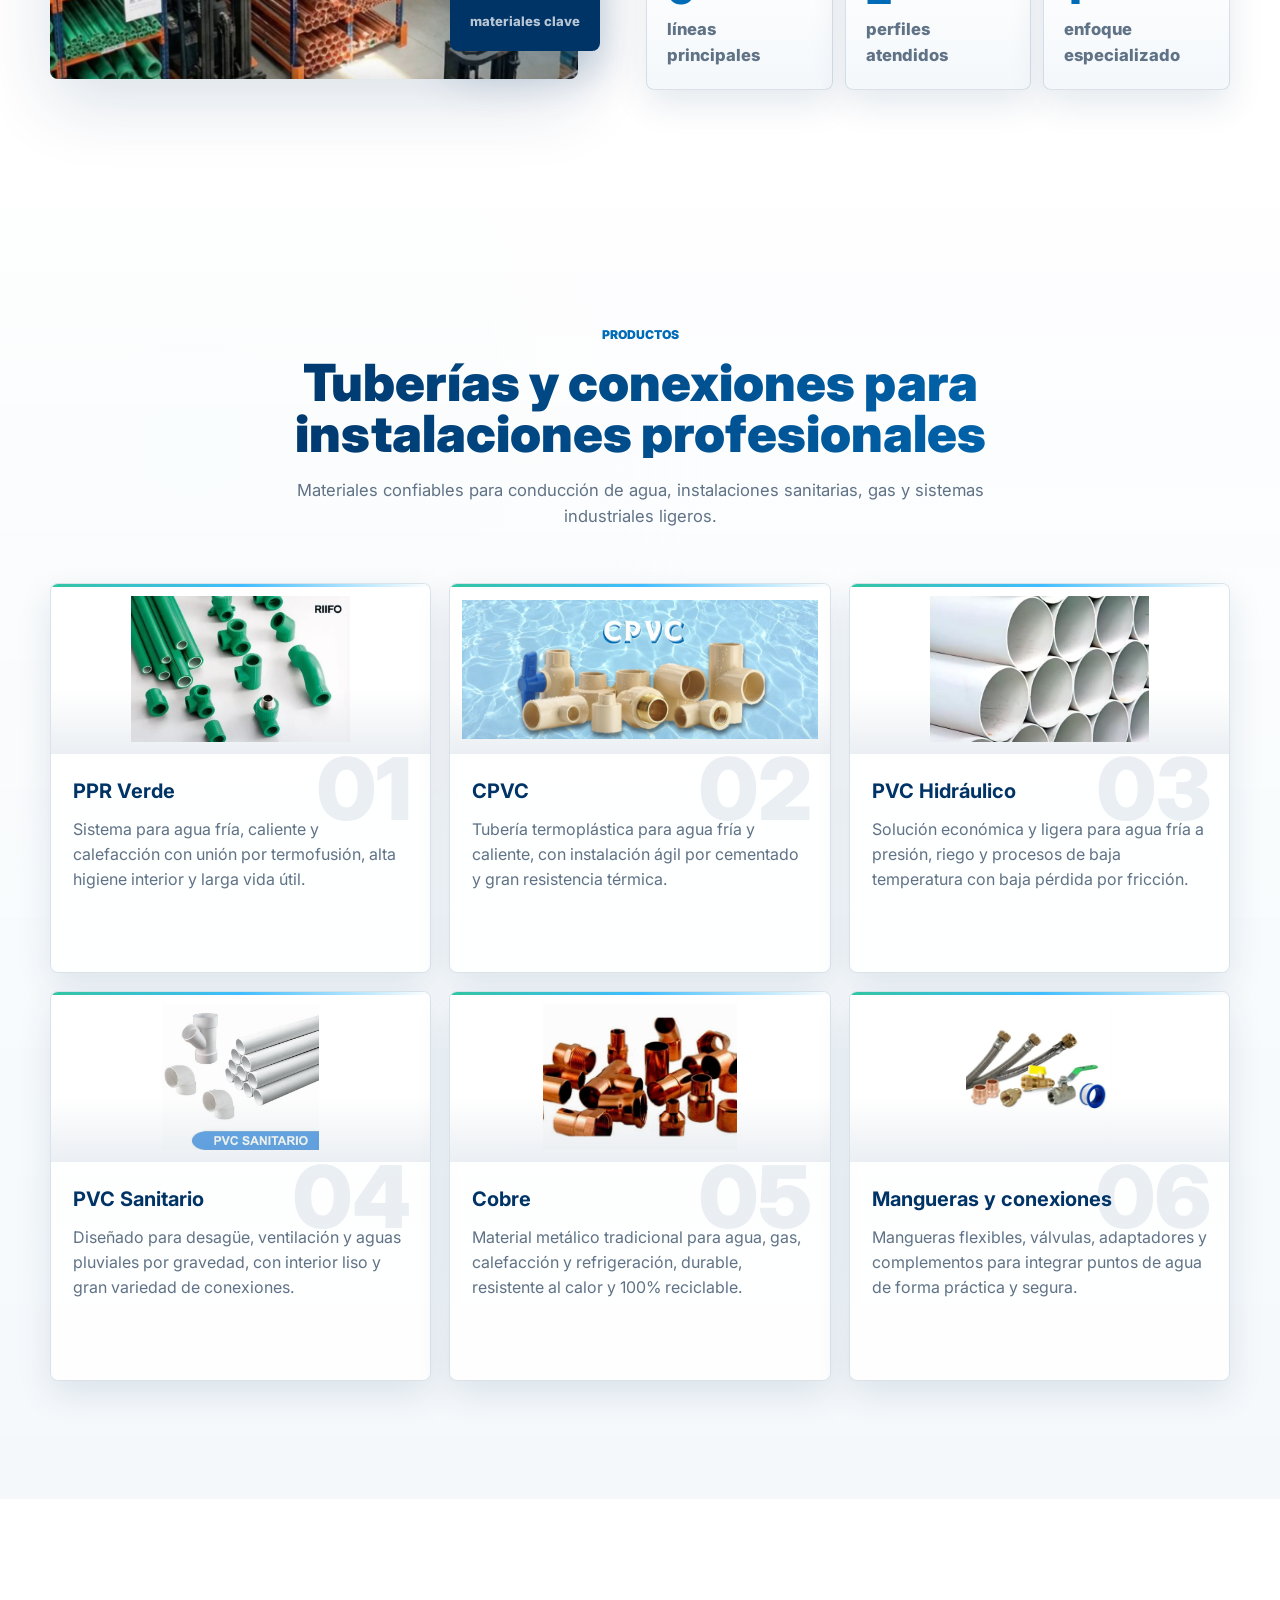
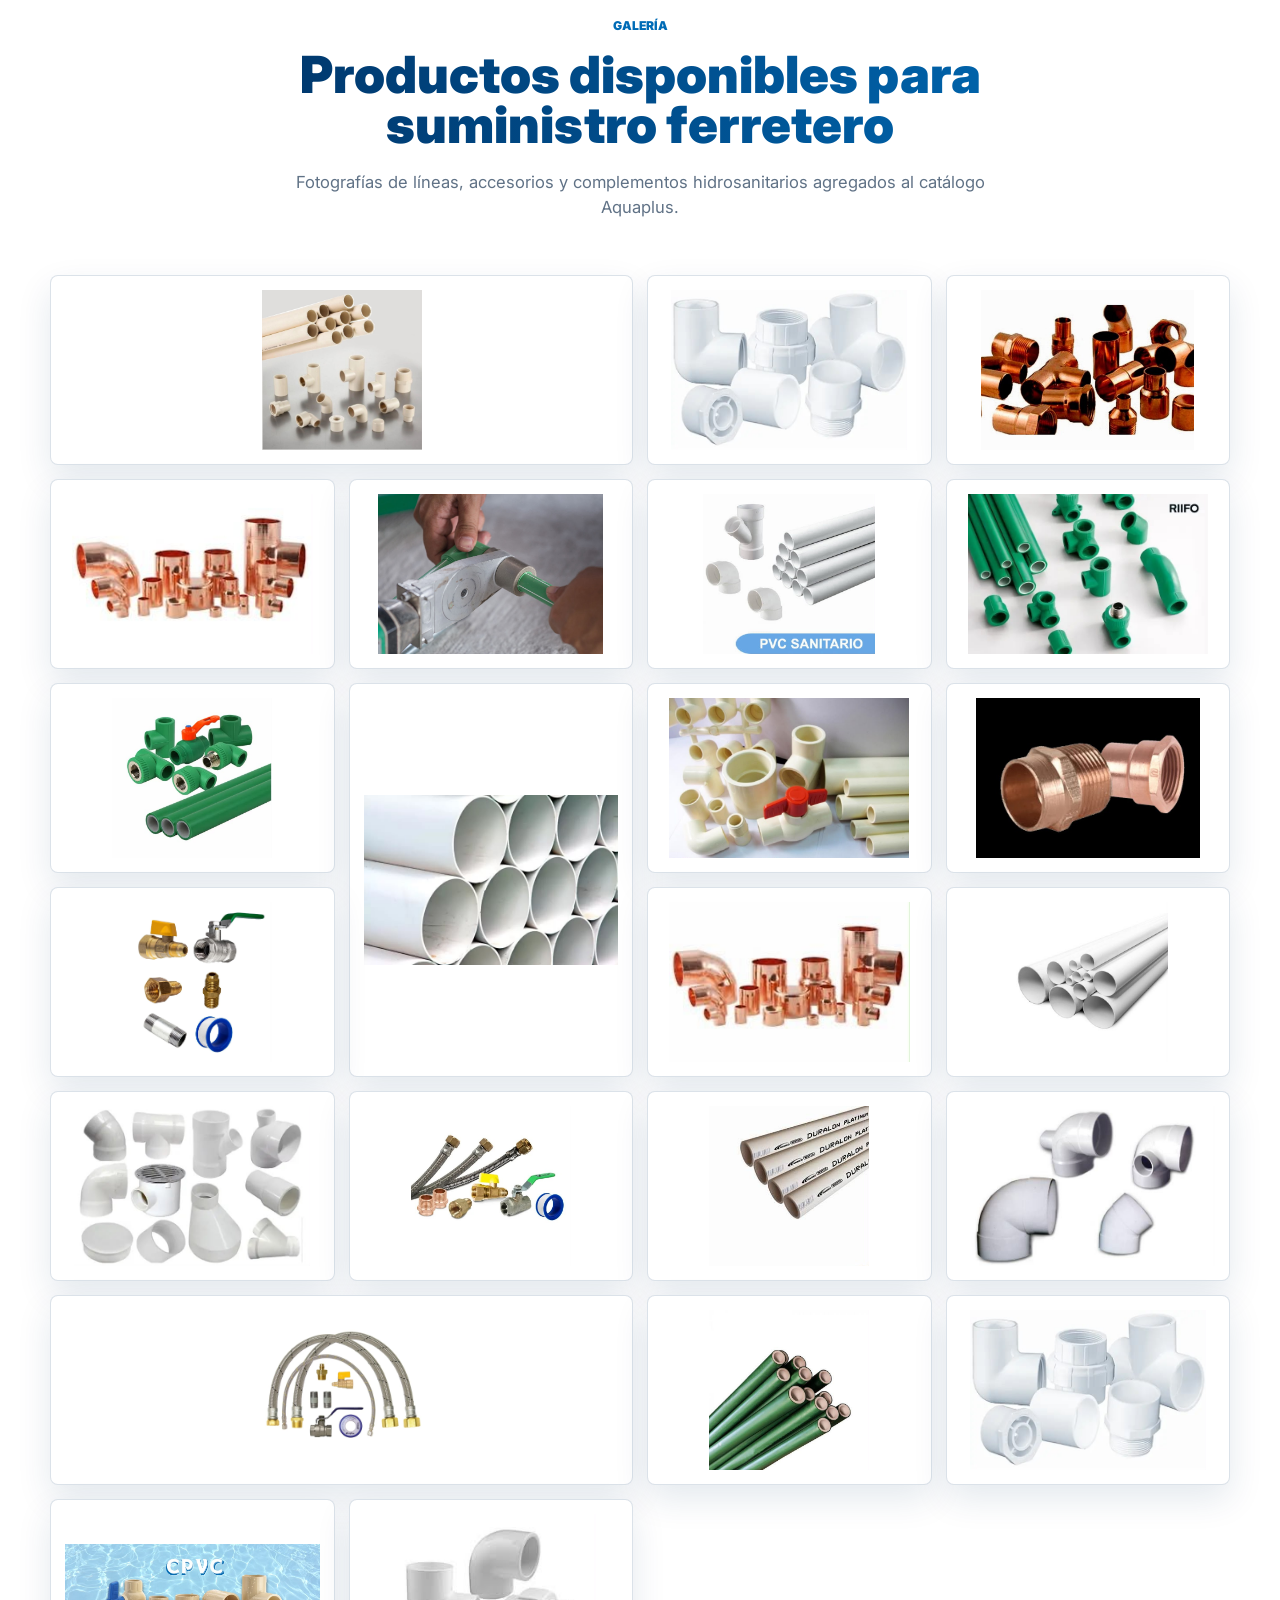
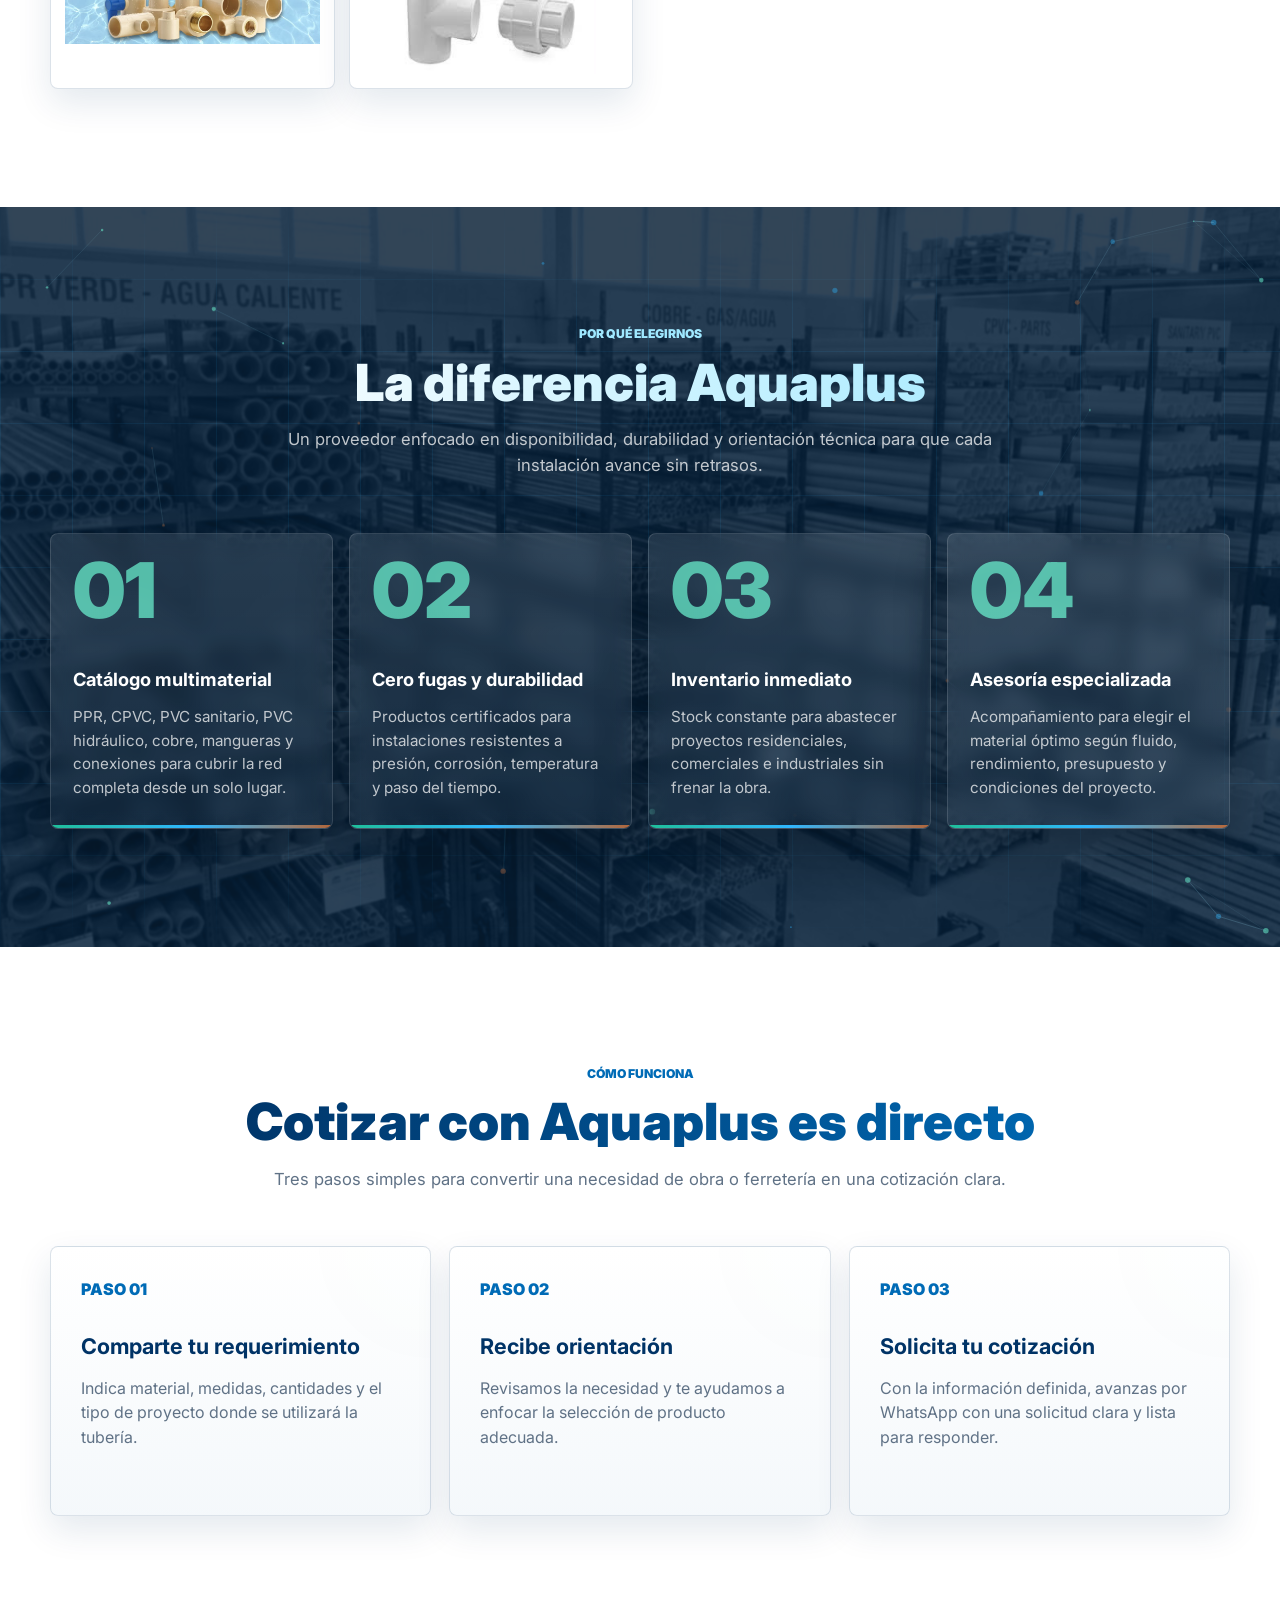
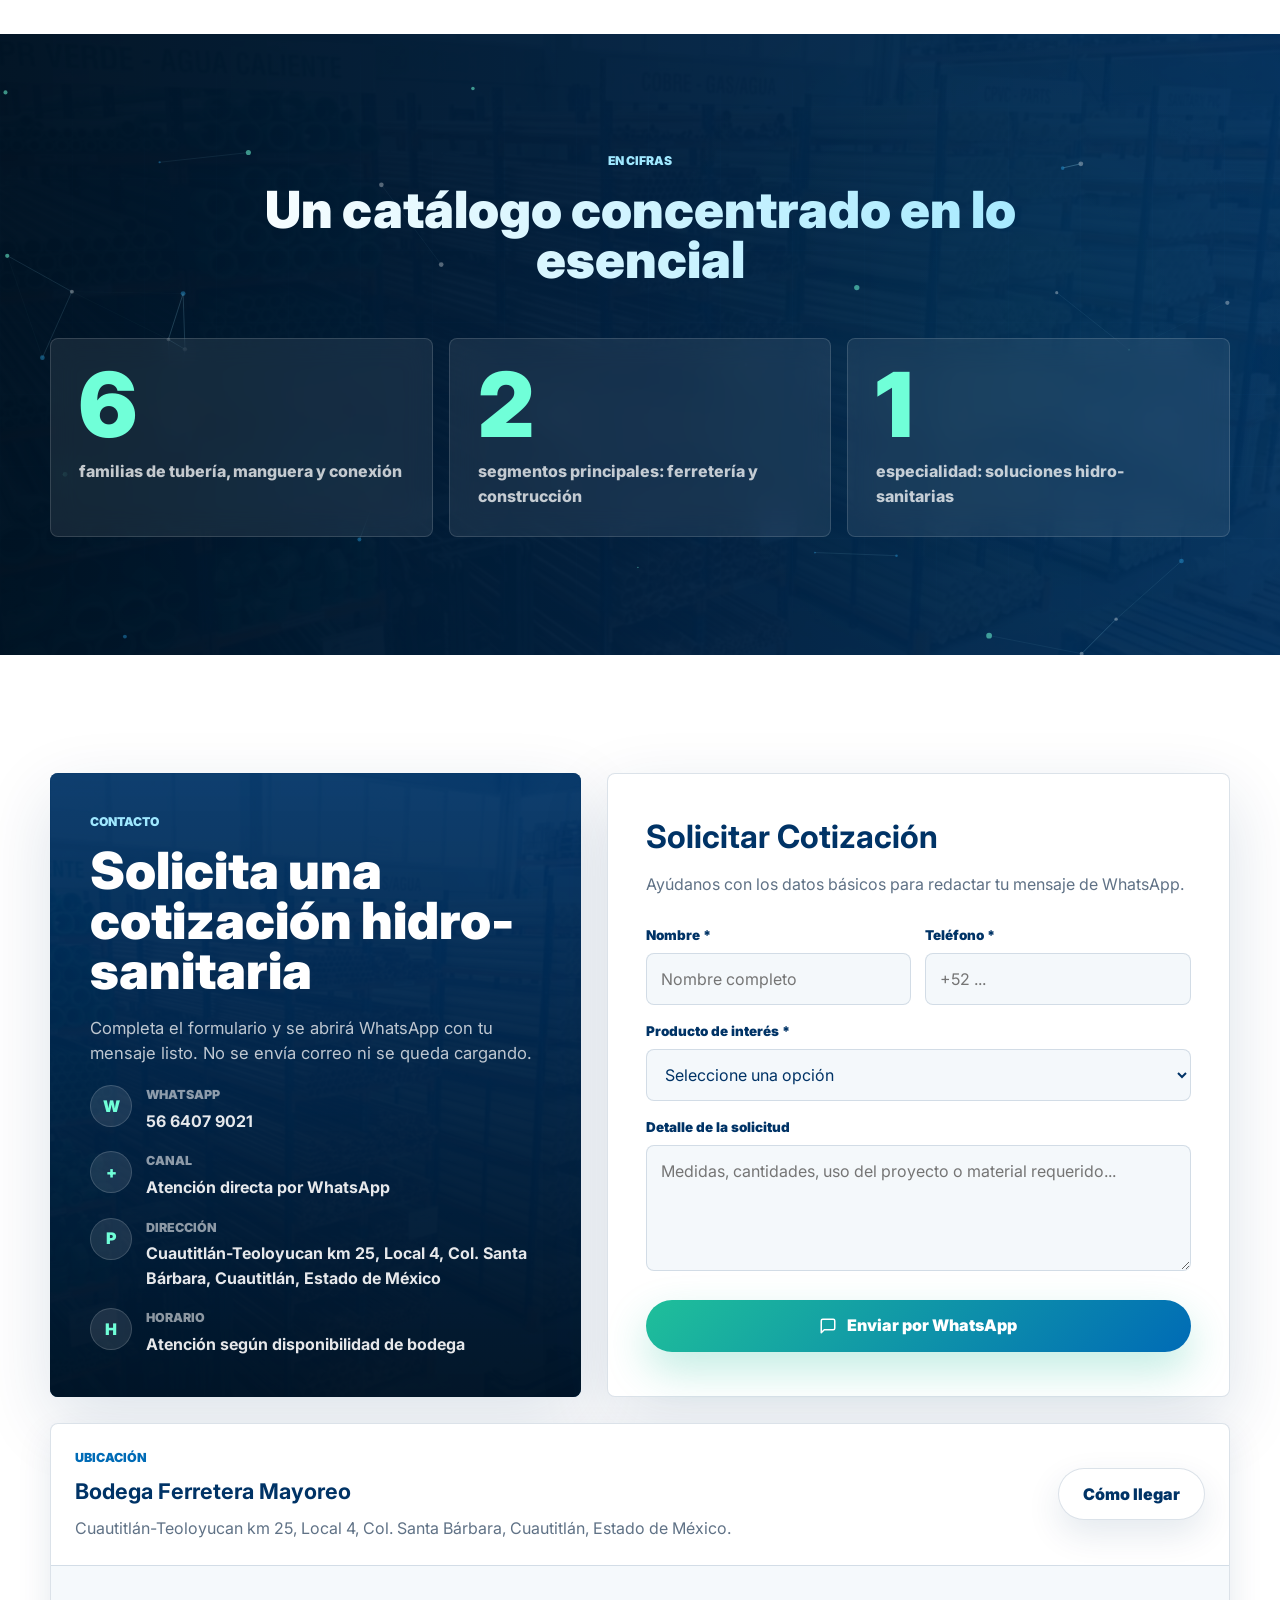
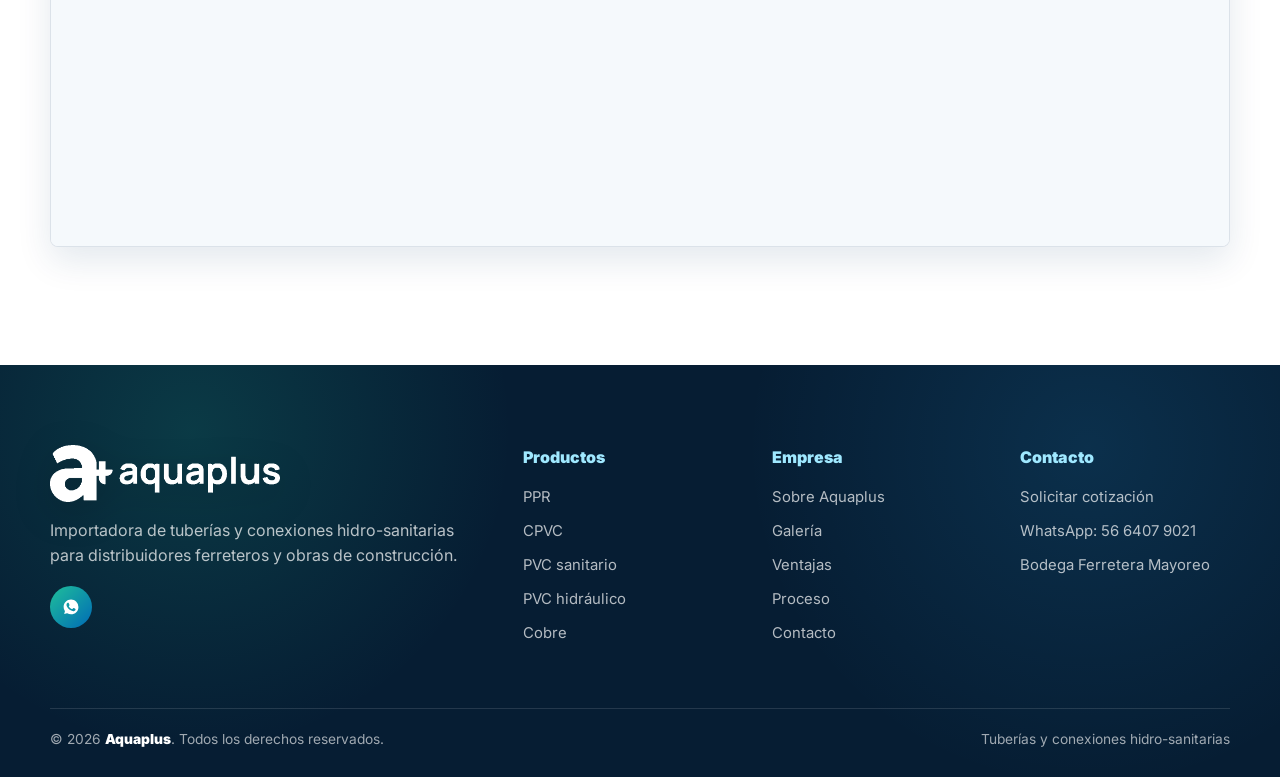
==== commit 73ddbdaf: "aplicando cambios agregando catalgo con enlace de drive" ====
--- a/index.html
+++ b/index.html
@@ -94,6 +94,12 @@
           </svg>
         </a>
         <a href="#services" class="btn-secondary">Ver Productos</a>
+        <a href="https://drive.google.com/uc?export=download&amp;id=1cywzPH9WtXy5QPLz_uITSjXoz3-iJM-T" target="_blank" rel="noopener noreferrer" class="btn-catalog">
+          Descargar Catálogo PDF
+          <svg width="15" height="15" viewBox="0 0 16 16" fill="none" aria-hidden="true">
+            <path d="M8 2v7m0 0l2.6-2.6M8 9L5.4 6.4M3 12.5h10" stroke="currentColor" stroke-width="1.75" stroke-linecap="round" stroke-linejoin="round"/>
+          </svg>
+        </a>
       </div>
       <div class="plus-signal rev d4" aria-label="Ventaja Aquaplus">
         <span class="plus-mark">+</span>
@@ -565,6 +571,14 @@
 <!-- FLOATING ACTION BUTTONS -->
 <div class="fab-stack">
   <div class="fab-item">
+    <span class="fab-tip">Descargar Catálogo PDF</span>
+    <a href="https://drive.google.com/uc?export=download&amp;id=1cywzPH9WtXy5QPLz_uITSjXoz3-iJM-T" target="_blank" rel="noopener noreferrer" class="fab-btn catalog-btn" aria-label="Descargar catálogo Aquaplus en PDF">
+      <svg width="24" height="24" viewBox="0 0 24 24" fill="none" aria-hidden="true">
+        <path d="M12 3v11m0 0l4.2-4.2M12 14l-4.2-4.2M4.5 18.5h15" stroke="#fff" stroke-width="2" stroke-linecap="round" stroke-linejoin="round"/>
+      </svg>
+    </a>
+  </div>
+  <div class="fab-item">
     <span class="fab-tip">Cotizar por WhatsApp</span>
     <a href="https://wa.me/525664079021?text=Hola%2C%20quiero%20solicitar%20una%20cotizaci%C3%B3n%20de%20tuber%C3%ADas%20y%20conexiones%20Aquaplus." target="_blank" rel="noopener noreferrer" class="fab-btn wa-btn" aria-label="Contactar a Aquaplus por WhatsApp">
       <svg viewBox="0 0 24 24" width="26" height="26" aria-hidden="true">
--- a/styles.css
+++ b/styles.css
@@ -584,6 +584,7 @@
 .btn-primary,
 .btn-secondary,
 .btn-outline,
+.btn-catalog,
 .btn-submit {
   min-height: 52px;
   display: inline-flex;
@@ -620,9 +621,16 @@
   box-shadow: var(--soft-shadow);
 }
 
+.btn-catalog {
+  color: var(--white);
+  background: linear-gradient(135deg, var(--copper), #d98a54);
+  box-shadow: 0 18px 42px rgba(185,106,60,.32);
+}
+
 .btn-primary:hover,
 .btn-secondary:hover,
 .btn-outline:hover,
+.btn-catalog:hover,
 .btn-submit:hover {
   transform: translateY(-2px);
   box-shadow: 0 22px 48px rgba(0,51,102,.22);
@@ -1456,6 +1464,10 @@
   background: #18b56d;
 }
 
+.catalog-btn {
+  background: linear-gradient(135deg, var(--copper), #d98a54);
+}
+
 .fab-tip {
   position: absolute;
   right: 70px;
